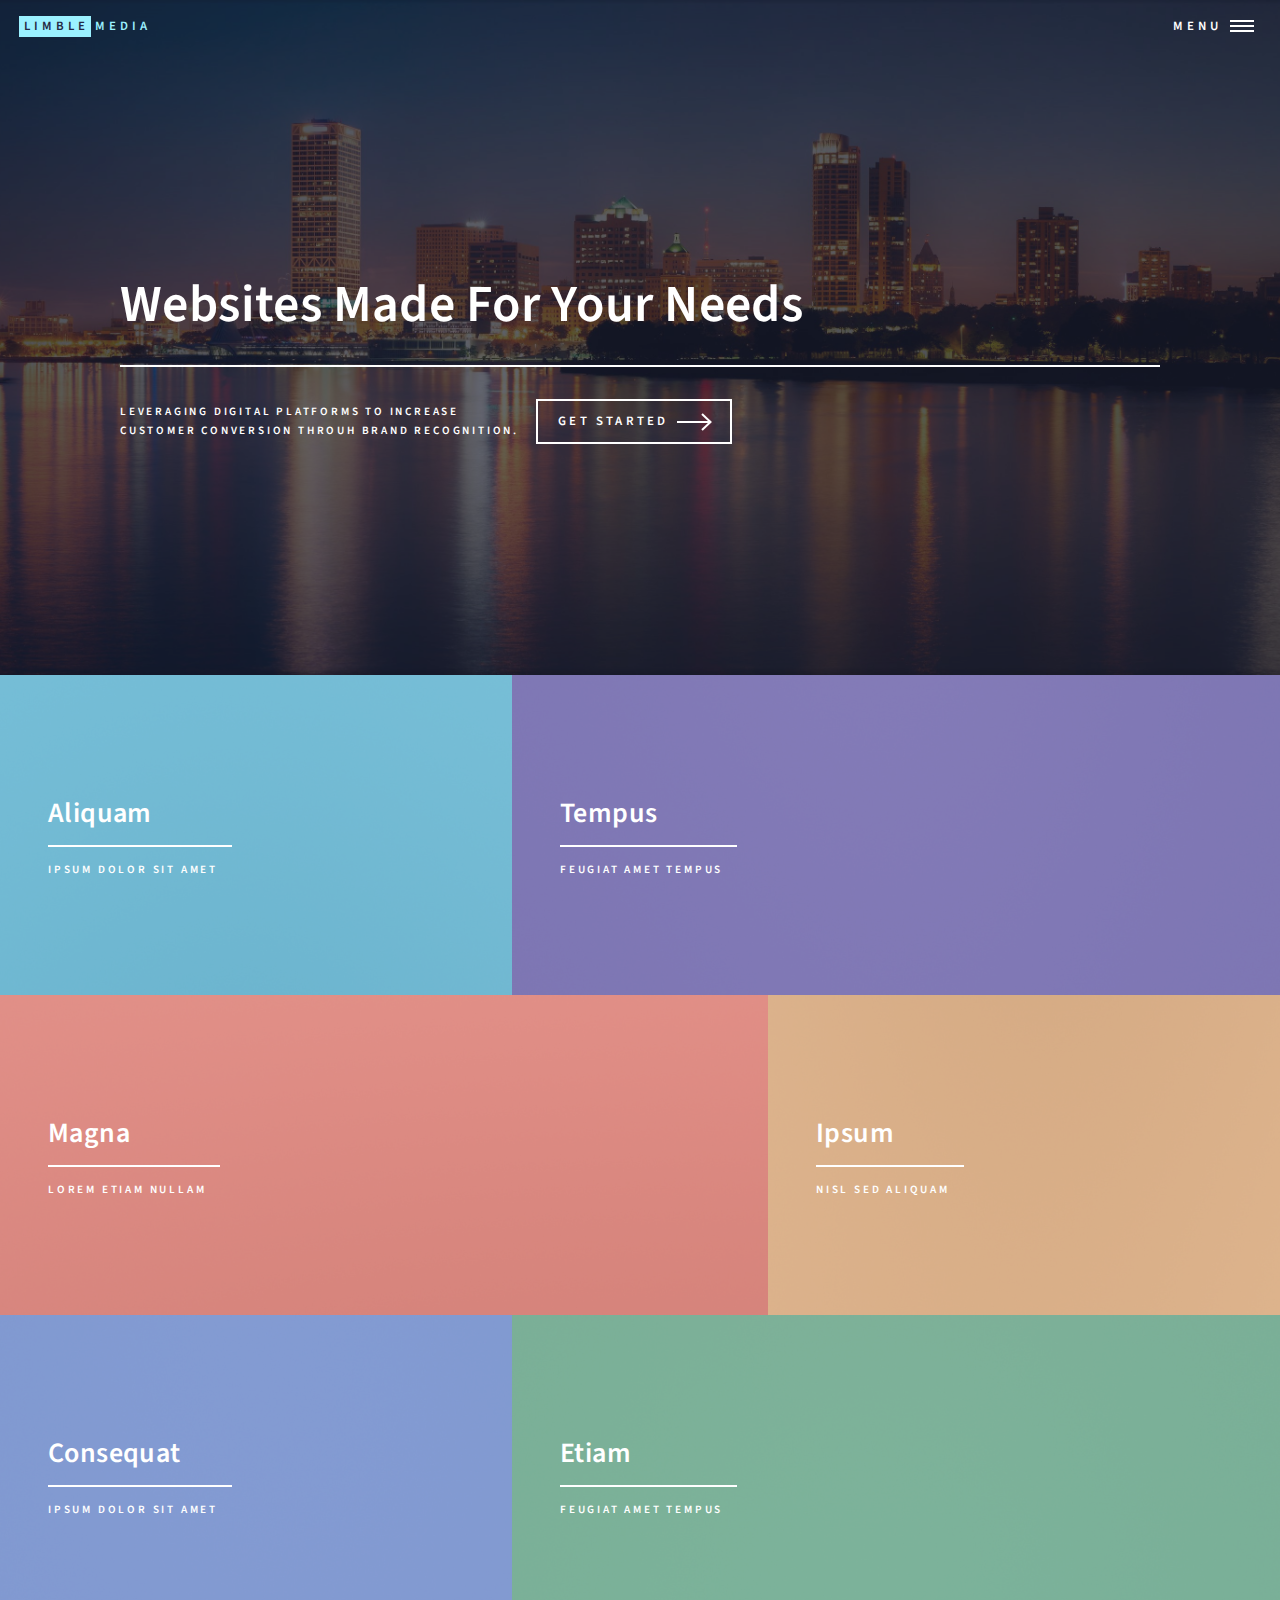
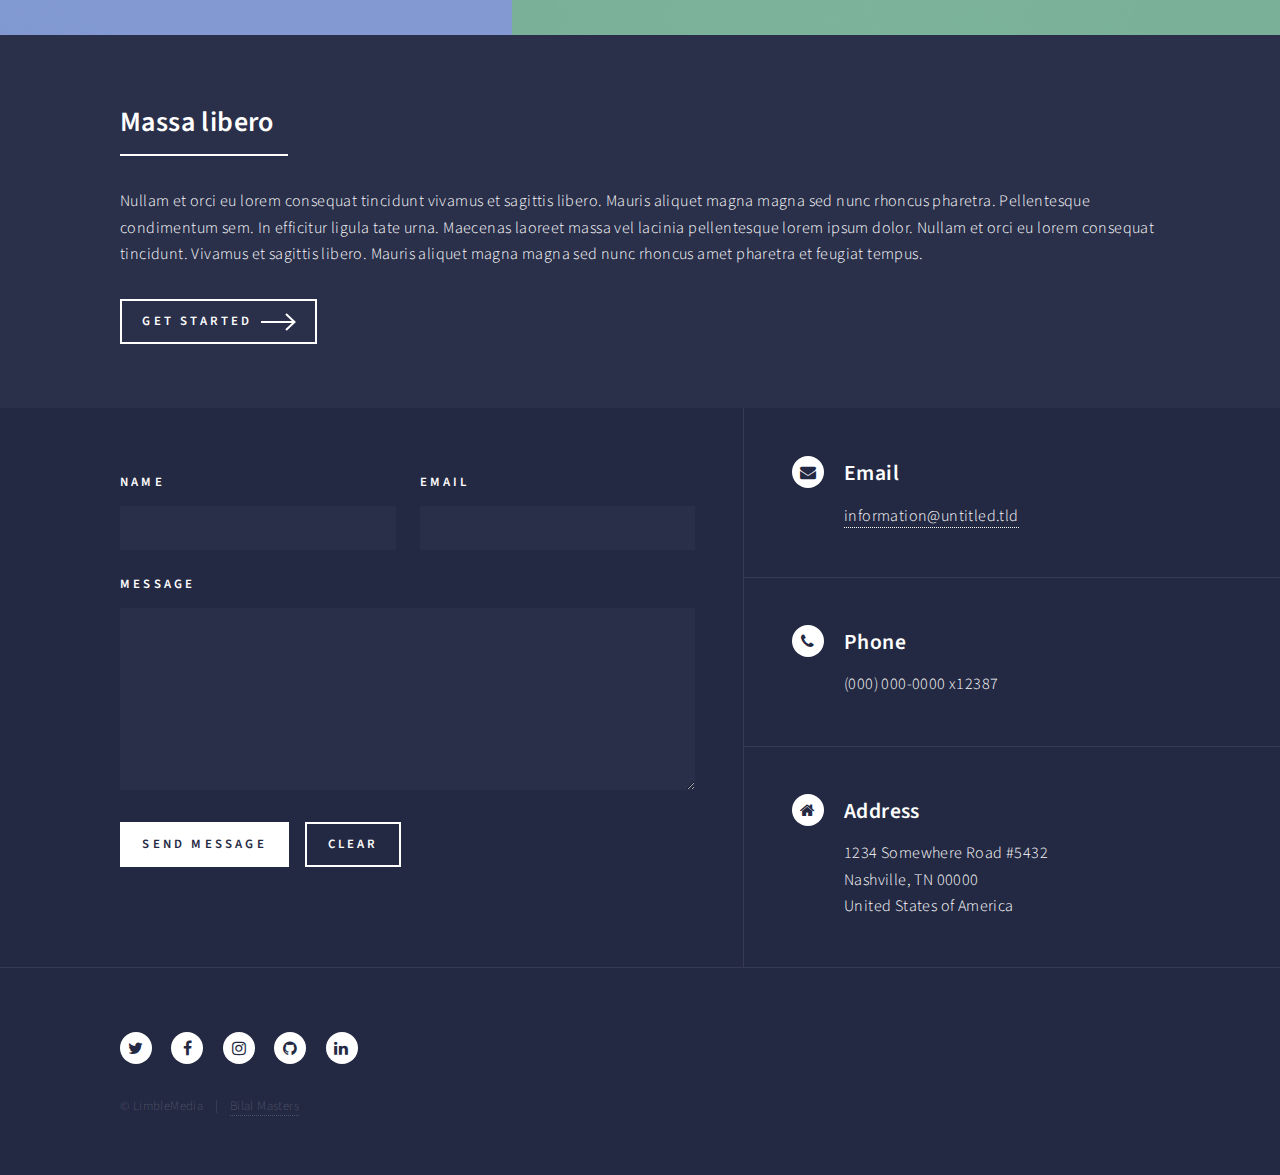
==== index.html @ fd4a2214 "Changes made to multiple files." ====
<!DOCTYPE HTML>
<html>
	<head>
		<title>LimbleMedia</title>
		<meta charset="utf-8" />
		<meta name="viewport" content="width=device-width, initial-scale=1, user-scalable=no" />
		<link rel="stylesheet" href="assets/css/main.css" />
		<noscript><link rel="stylesheet" href="assets/css/noscript.css" /></noscript>
	</head>
	<body class="is-preload">

		<!-- Wrapper -->
			<section id="wrapper">

				<!-- Header -->
					<header id="header" class="alt">
						<a href="index.html" class="logo"><strong>Limble</strong><span>Media</span></a>
						<nav>
							<a href="#menu">Menu</a>
						</nav>
					</header>

				<!-- Menu -->
					<nav id="menu">
						<ul class="links">
							<li><a href="index.html">Home</a></li>
							<li><a href="index.html">Services</a></li>
							<li><a href="landing.html">Work</a></li>
							<li><a href="generic.html">Generic</a></li>
							<li><a href="elements.html">Elements</a></li>
						</ul>
						<ul class="actions stacked">
							<li><a href="#" class="button primary fit">Get Started</a></li>
							<li><a href="#" class="button fit">Log In</a></li>
						</ul>
					</nav>

				<!-- Banner -->
					<section id="banner" class="major">
						<div class="inner">
							<header class="major">
								<h1>Websites Made For Your Needs</h1>
							</header>
							<div class="content">
								<p>leveraging digital platforms to increase<br />
								customer conversion throuh brand recognition.</p>
								<ul class="actions">
									<li><a href="#one" class="button next scrolly">Get Started</a></li>
								</ul>
							</div>
						</div>
					</section>

				<!-- Main -->
					<section id="main">

						<!-- One -->
							<section id="one" class="tiles">
								<article>
									<span class="image">
										<img src="images/pic01.jpg" alt="" />
									</span>
									<header class="major">
										<h3><a href="landing.html" class="link">Aliquam</a></h3>
										<p>Ipsum dolor sit amet</p>
									</header>
								</article>
								<article>
									<span class="image">
										<img src="images/pic02.jpg" alt="" />
									</span>
									<header class="major">
										<h3><a href="landing.html" class="link">Tempus</a></h3>
										<p>feugiat amet tempus</p>
									</header>
								</article>
								<article>
									<span class="image">
										<img src="images/pic03.jpg" alt="" />
									</span>
									<header class="major">
										<h3><a href="landing.html" class="link">Magna</a></h3>
										<p>Lorem etiam nullam</p>
									</header>
								</article>
								<article>
									<span class="image">
										<img src="images/pic04.jpg" alt="" />
									</span>
									<header class="major">
										<h3><a href="landing.html" class="link">Ipsum</a></h3>
										<p>Nisl sed aliquam</p>
									</header>
								</article>
								<article>
									<span class="image">
										<img src="images/pic05.jpg" alt="" />
									</span>
									<header class="major">
										<h3><a href="landing.html" class="link">Consequat</a></h3>
										<p>Ipsum dolor sit amet</p>
									</header>
								</article>
								<article>
									<span class="image">
										<img src="images/pic06.jpg" alt="" />
									</span>
									<header class="major">
										<h3><a href="landing.html" class="link">Etiam</a></h3>
										<p>Feugiat amet tempus</p>
									</header>
								</article>
							</section>

						<!-- Two -->
							<section id="two">
								<div class="inner">
									<header class="major">
										<h2>Massa libero</h2>
									</header>
									<p>Nullam et orci eu lorem consequat tincidunt vivamus et sagittis libero. Mauris aliquet magna magna sed nunc rhoncus pharetra. Pellentesque condimentum sem. In efficitur ligula tate urna. Maecenas laoreet massa vel lacinia pellentesque lorem ipsum dolor. Nullam et orci eu lorem consequat tincidunt. Vivamus et sagittis libero. Mauris aliquet magna magna sed nunc rhoncus amet pharetra et feugiat tempus.</p>
									<ul class="actions">
										<li><a href="landing.html" class="button next">Get Started</a></li>
									</ul>
								</div>
							</section>

					</section>

				<!-- Contact -->
					<section id="contact">
						<div class="inner">
							<section>
								<form method="post" action="#">
									<div class="fields">
										<div class="field half">
											<label for="name">Name</label>
											<input type="text" name="name" id="name" />
										</div>
										<div class="field half">
											<label for="email">Email</label>
											<input type="text" name="email" id="email" />
										</div>
										<div class="field">
											<label for="message">Message</label>
											<textarea name="message" id="message" rows="6"></textarea>
										</div>
									</div>
									<ul class="actions">
										<li><input type="submit" value="Send Message" class="primary" /></li>
										<li><input type="reset" value="Clear" /></li>
									</ul>
								</form>
							</section>
							<section class="split">
								<section>
									<div class="contact-method">
										<span class="icon alt fa-envelope"></span>
										<h3>Email</h3>
										<a href="#">information@untitled.tld</a>
									</div>
								</section>
								<section>
									<div class="contact-method">
										<span class="icon alt fa-phone"></span>
										<h3>Phone</h3>
										<span>(000) 000-0000 x12387</span>
									</div>
								</section>
								<section>
									<div class="contact-method">
										<span class="icon alt fa-home"></span>
										<h3>Address</h3>
										<span>1234 Somewhere Road #5432<br />
										Nashville, TN 00000<br />
										United States of America</span>
									</div>
								</section>
							</section>
						</div>
					</section>

				<!-- Footer -->
					<footer id="footer">
						<div class="inner">
							<ul class="icons">
								<li><a href="#" class="icon alt fa-twitter"><span class="label">Twitter</span></a></li>
								<li><a href="#" class="icon alt fa-facebook"><span class="label">Facebook</span></a></li>
								<li><a href="#" class="icon alt fa-instagram"><span class="label">Instagram</span></a></li>
								<li><a href="#" class="icon alt fa-github"><span class="label">GitHub</span></a></li>
								<li><a href="#" class="icon alt fa-linkedin"><span class="label">LinkedIn</span></a></li>
							</ul>
							<ul class="copyright">
								<li>&copy; LimbleMedia</li><li><a href="https://www.bilalmasters.com/">Bilal Masters</a></li>
							</ul>
						</div>
					</footer>

			</section>

		<!-- Scripts -->
			<script src="assets/js/jquery.min.js"></script>
			<script src="assets/js/jquery.scrolly.min.js"></script>
			<script src="assets/js/jquery.scrollex.min.js"></script>
			<script src="assets/js/browser.min.js"></script>
			<script src="assets/js/breakpoints.min.js"></script>
			<script src="assets/js/util.js"></script>
			<script src="assets/js/main.js"></script>

	</body>
</html>
---- assets/css/main.css ----
@import url(font-awesome.min.css);
@import url("https://fonts.googleapis.com/css?family=Source+Sans+Pro:300,300italic,600,600italic");

/*
	Forty by HTML5 UP
	html5up.net | @ajlkn
	Free for personal and commercial use under the CCA 3.0 license (html5up.net/license)
*/

html, body, div, span, applet, object,
iframe, h1, h2, h3, h4, h5, h6, p, blockquote,
pre, a, abbr, acronym, address, big, cite,
code, del, dfn, em, img, ins, kbd, q, s, samp,
small, strike, strong, sub, sup, tt, var, b,
u, i, center, dl, dt, dd, ol, ul, li, fieldset,
form, label, legend, table, caption, tbody,
tfoot, thead, tr, th, td, article, aside,
canvas, details, embed, figure, figcaption,
footer, header, hgroup, menu, nav, output, ruby,
section, summary, time, mark, audio, video {
	margin: 0;
	padding: 0;
	border: 0;
	font-size: 100%;
	font: inherit;
	vertical-align: baseline;}

article, aside, details, figcaption, figure,
footer, header, hgroup, menu, nav, section {
	display: block;}

body {
	line-height: 1;
}

ol, ul {
	list-style: none;
}

blockquote, q {
	quotes: none;
}

	blockquote:before, blockquote:after, q:before, q:after {
		content: '';
		content: none;
	}

table {
	border-collapse: collapse;
	border-spacing: 0;
}

body {
	-webkit-text-size-adjust: none;
}

mark {
	background-color: transparent;
	color: inherit;
}

input::-moz-focus-inner {
	border: 0;
	padding: 0;
}

input, select, textarea {
	-moz-appearance: none;
	-webkit-appearance: none;
	-ms-appearance: none;
	appearance: none;
}

/* Basic */

	@-ms-viewport {
		width: device-width;
	}

	body {
		-ms-overflow-style: scrollbar;
	}

	@media screen and (max-width: 480px) {

		html, body {
			min-width: 320px;
		}

	}

	html {
		-webkit-box-sizing: border-box;
		box-sizing: border-box;
	}

	*, *:before, *:after {
		-webkit-box-sizing: inherit;
		box-sizing: inherit;
	}

	body {
		background: #242943;
	}

		body.is-preload *, body.is-preload *:before, body.is-preload *:after {
			-webkit-animation: none !important;
			animation: none !important;
			-webkit-transition: none !important;
			transition: none !important;
		}

/* Type */

	body, input, select, textarea {
		color: #ffffff;
		font-family: "Source Sans Pro", Helvetica, sans-serif;
		font-size: 17pt;
		font-weight: 300;
		letter-spacing: 0.025em;
		line-height: 1.65;
	}

		@media screen and (max-width: 1680px) {

			body, input, select, textarea {
				font-size: 14pt;
			}

		}

		@media screen and (max-width: 1280px) {

			body, input, select, textarea {
				font-size: 12pt;
			}

		}

		@media screen and (max-width: 360px) {

			body, input, select, textarea {
				font-size: 11pt;
			}

		}

	a {
		-webkit-transition: color 0.2s ease-in-out, border-bottom-color 0.2s ease-in-out;
		transition: color 0.2s ease-in-out, border-bottom-color 0.2s ease-in-out;
		border-bottom: dotted 1px;
		color: inherit;
		text-decoration: none;
	}

		a:hover {
			border-bottom-color: transparent;
			color: #9bf1ff !important;
		}

		a:active {
			color: #53e3fb !important;
		}

	strong, b {
		color: #ffffff;
		font-weight: 600;
	}

	em, i {
		font-style: italic;
	}

	p {
		margin: 0 0 2em 0;
	}

	h1, h2, h3, h4, h5, h6 {
		color: #ffffff;
		font-weight: 600;
		line-height: 1.65;
		margin: 0 0 1em 0;
	}

		h1 a, h2 a, h3 a, h4 a, h5 a, h6 a {
			color: inherit;
			border-bottom: 0;
		}

	h1 {
		font-size: 2.5em;
	}

	h2 {
		font-size: 1.75em;
	}

	h3 {
		font-size: 1.35em;
	}

	h4 {
		font-size: 1.1em;
	}

	h5 {
		font-size: 0.9em;
	}

	h6 {
		font-size: 0.7em;
	}

	@media screen and (max-width: 736px) {

		h1 {
			font-size: 2em;
		}

		h2 {
			font-size: 1.5em;
		}

		h3 {
			font-size: 1.25em;
		}

	}

	sub {
		font-size: 0.8em;
		position: relative;
		top: 0.5em;
	}

	sup {
		font-size: 0.8em;
		position: relative;
		top: -0.5em;
	}

	blockquote {
		border-left: solid 4px rgba(212, 212, 255, 0.1);
		font-style: italic;
		margin: 0 0 2em 0;
		padding: 0.5em 0 0.5em 2em;
	}

	code {
		background: rgba(212, 212, 255, 0.035);
		font-family: "Courier New", monospace;
		font-size: 0.9em;
		margin: 0 0.25em;
		padding: 0.25em 0.65em;
	}

	pre {
		-webkit-overflow-scrolling: touch;
		font-family: "Courier New", monospace;
		font-size: 0.9em;
		margin: 0 0 2em 0;
	}

		pre code {
			display: block;
			line-height: 1.75;
			padding: 1em 1.5em;
			overflow-x: auto;
		}

	hr {
		border: 0;
		border-bottom: solid 1px rgba(212, 212, 255, 0.1);
		margin: 2em 0;
	}

		hr.major {
			margin: 3em 0;
		}

	.align-left {
		text-align: left;
	}

	.align-center {
		text-align: center;
	}

	.align-right {
		text-align: right;
	}

/* Row */

	.row {
		display: -webkit-box;
		display: -ms-flexbox;
		display: flex;
		-ms-flex-wrap: wrap;
		flex-wrap: wrap;
		-webkit-box-sizing: border-box;
		box-sizing: border-box;
		-webkit-box-align: stretch;
		-ms-flex-align: stretch;
		align-items: stretch;
	}

		.row > * {
			-webkit-box-sizing: border-box;
			box-sizing: border-box;
		}

		.row.gtr-uniform > * > :last-child {
			margin-bottom: 0;
		}

		.row.aln-left {
			-webkit-box-pack: start;
			-ms-flex-pack: start;
			justify-content: flex-start;
		}

		.row.aln-center {
			-webkit-box-pack: center;
			-ms-flex-pack: center;
			justify-content: center;
		}

		.row.aln-right {
			-webkit-box-pack: end;
			-ms-flex-pack: end;
			justify-content: flex-end;
		}

		.row.aln-top {
			-webkit-box-align: start;
			-ms-flex-align: start;
			align-items: flex-start;
		}

		.row.aln-middle {
			-webkit-box-align: center;
			-ms-flex-align: center;
			align-items: center;
		}

		.row.aln-bottom {
			-webkit-box-align: end;
			-ms-flex-align: end;
			align-items: flex-end;
		}

		.row > .imp {
			-webkit-box-ordinal-group: 0;
			-ms-flex-order: -1;
			order: -1;
		}

		.row > .col-1 {
			width: 8.3333333333%;
		}

		.row > .off-1 {
			margin-left: 8.3333333333%;
		}

		.row > .col-2 {
			width: 16.6666666667%;
		}

		.row > .off-2 {
			margin-left: 16.6666666667%;
		}

		.row > .col-3 {
			width: 25%;
		}

		.row > .off-3 {
			margin-left: 25%;
		}

		.row > .col-4 {
			width: 33.3333333333%;
		}

		.row > .off-4 {
			margin-left: 33.3333333333%;
		}

		.row > .col-5 {
			width: 41.6666666667%;
		}

		.row > .off-5 {
			margin-left: 41.6666666667%;
		}

		.row > .col-6 {
			width: 50%;
		}

		.row > .off-6 {
			margin-left: 50%;
		}

		.row > .col-7 {
			width: 58.3333333333%;
		}

		.row > .off-7 {
			margin-left: 58.3333333333%;
		}

		.row > .col-8 {
			width: 66.6666666667%;
		}

		.row > .off-8 {
			margin-left: 66.6666666667%;
		}

		.row > .col-9 {
			width: 75%;
		}

		.row > .off-9 {
			margin-left: 75%;
		}

		.row > .col-10 {
			width: 83.3333333333%;
		}

		.row > .off-10 {
			margin-left: 83.3333333333%;
		}

		.row > .col-11 {
			width: 91.6666666667%;
		}

		.row > .off-11 {
			margin-left: 91.6666666667%;
		}

		.row > .col-12 {
			width: 100%;
		}

		.row > .off-12 {
			margin-left: 100%;
		}

		.row.gtr-0 {
			margin-top: 0;
			margin-left: 0em;
		}

			.row.gtr-0 > * {
				padding: 0 0 0 0em;
			}

			.row.gtr-0.gtr-uniform {
				margin-top: 0em;
			}

				.row.gtr-0.gtr-uniform > * {
					padding-top: 0em;
				}

		.row.gtr-25 {
			margin-top: 0;
			margin-left: -0.5em;
		}

			.row.gtr-25 > * {
				padding: 0 0 0 0.5em;
			}

			.row.gtr-25.gtr-uniform {
				margin-top: -0.5em;
			}

				.row.gtr-25.gtr-uniform > * {
					padding-top: 0.5em;
				}

		.row.gtr-50 {
			margin-top: 0;
			margin-left: -1em;
		}

			.row.gtr-50 > * {
				padding: 0 0 0 1em;
			}

			.row.gtr-50.gtr-uniform {
				margin-top: -1em;
			}

				.row.gtr-50.gtr-uniform > * {
					padding-top: 1em;
				}

		.row {
			margin-top: 0;
			margin-left: -2em;
		}

			.row > * {
				padding: 0 0 0 2em;
			}

			.row.gtr-uniform {
				margin-top: -2em;
			}

				.row.gtr-uniform > * {
					padding-top: 2em;
				}

		.row.gtr-150 {
			margin-top: 0;
			margin-left: -3em;
		}

			.row.gtr-150 > * {
				padding: 0 0 0 3em;
			}

			.row.gtr-150.gtr-uniform {
				margin-top: -3em;
			}

				.row.gtr-150.gtr-uniform > * {
					padding-top: 3em;
				}

		.row.gtr-200 {
			margin-top: 0;
			margin-left: -4em;
		}

			.row.gtr-200 > * {
				padding: 0 0 0 4em;
			}

			.row.gtr-200.gtr-uniform {
				margin-top: -4em;
			}

				.row.gtr-200.gtr-uniform > * {
					padding-top: 4em;
				}

		@media screen and (max-width: 1680px) {

			.row {
				display: -webkit-box;
				display: -ms-flexbox;
				display: flex;
				-ms-flex-wrap: wrap;
				flex-wrap: wrap;
				-webkit-box-sizing: border-box;
				box-sizing: border-box;
				-webkit-box-align: stretch;
				-ms-flex-align: stretch;
				align-items: stretch;
			}

				.row > * {
					-webkit-box-sizing: border-box;
					box-sizing: border-box;
				}

				.row.gtr-uniform > * > :last-child {
					margin-bottom: 0;
				}

				.row.aln-left {
					-webkit-box-pack: start;
					-ms-flex-pack: start;
					justify-content: flex-start;
				}

				.row.aln-center {
					-webkit-box-pack: center;
					-ms-flex-pack: center;
					justify-content: center;
				}

				.row.aln-right {
					-webkit-box-pack: end;
					-ms-flex-pack: end;
					justify-content: flex-end;
				}

				.row.aln-top {
					-webkit-box-align: start;
					-ms-flex-align: start;
					align-items: flex-start;
				}

				.row.aln-middle {
					-webkit-box-align: center;
					-ms-flex-align: center;
					align-items: center;
				}

				.row.aln-bottom {
					-webkit-box-align: end;
					-ms-flex-align: end;
					align-items: flex-end;
				}

				.row > .imp-xlarge {
					-webkit-box-ordinal-group: 0;
					-ms-flex-order: -1;
					order: -1;
				}

				.row > .col-1-xlarge {
					width: 8.3333333333%;
				}

				.row > .off-1-xlarge {
					margin-left: 8.3333333333%;
				}

				.row > .col-2-xlarge {
					width: 16.6666666667%;
				}

				.row > .off-2-xlarge {
					margin-left: 16.6666666667%;
				}

				.row > .col-3-xlarge {
					width: 25%;
				}

				.row > .off-3-xlarge {
					margin-left: 25%;
				}

				.row > .col-4-xlarge {
					width: 33.3333333333%;
				}

				.row > .off-4-xlarge {
					margin-left: 33.3333333333%;
				}

				.row > .col-5-xlarge {
					width: 41.6666666667%;
				}

				.row > .off-5-xlarge {
					margin-left: 41.6666666667%;
				}

				.row > .col-6-xlarge {
					width: 50%;
				}

				.row > .off-6-xlarge {
					margin-left: 50%;
				}

				.row > .col-7-xlarge {
					width: 58.3333333333%;
				}

				.row > .off-7-xlarge {
					margin-left: 58.3333333333%;
				}

				.row > .col-8-xlarge {
					width: 66.6666666667%;
				}

				.row > .off-8-xlarge {
					margin-left: 66.6666666667%;
				}

				.row > .col-9-xlarge {
					width: 75%;
				}

				.row > .off-9-xlarge {
					margin-left: 75%;
				}

				.row > .col-10-xlarge {
					width: 83.3333333333%;
				}

				.row > .off-10-xlarge {
					margin-left: 83.3333333333%;
				}

				.row > .col-11-xlarge {
					width: 91.6666666667%;
				}

				.row > .off-11-xlarge {
					margin-left: 91.6666666667%;
				}

				.row > .col-12-xlarge {
					width: 100%;
				}

				.row > .off-12-xlarge {
					margin-left: 100%;
				}

				.row.gtr-0 {
					margin-top: 0;
					margin-left: 0em;
				}

					.row.gtr-0 > * {
						padding: 0 0 0 0em;
					}

					.row.gtr-0.gtr-uniform {
						margin-top: 0em;
					}

						.row.gtr-0.gtr-uniform > * {
							padding-top: 0em;
						}

				.row.gtr-25 {
					margin-top: 0;
					margin-left: -0.5em;
				}

					.row.gtr-25 > * {
						padding: 0 0 0 0.5em;
					}

					.row.gtr-25.gtr-uniform {
						margin-top: -0.5em;
					}

						.row.gtr-25.gtr-uniform > * {
							padding-top: 0.5em;
						}

				.row.gtr-50 {
					margin-top: 0;
					margin-left: -1em;
				}

					.row.gtr-50 > * {
						padding: 0 0 0 1em;
					}

					.row.gtr-50.gtr-uniform {
						margin-top: -1em;
					}

						.row.gtr-50.gtr-uniform > * {
							padding-top: 1em;
						}

				.row {
					margin-top: 0;
					margin-left: -2em;
				}

					.row > * {
						padding: 0 0 0 2em;
					}

					.row.gtr-uniform {
						margin-top: -2em;
					}

						.row.gtr-uniform > * {
							padding-top: 2em;
						}

				.row.gtr-150 {
					margin-top: 0;
					margin-left: -3em;
				}

					.row.gtr-150 > * {
						padding: 0 0 0 3em;
					}

					.row.gtr-150.gtr-uniform {
						margin-top: -3em;
					}

						.row.gtr-150.gtr-uniform > * {
							padding-top: 3em;
						}

				.row.gtr-200 {
					margin-top: 0;
					margin-left: -4em;
				}

					.row.gtr-200 > * {
						padding: 0 0 0 4em;
					}

					.row.gtr-200.gtr-uniform {
						margin-top: -4em;
					}

						.row.gtr-200.gtr-uniform > * {
							padding-top: 4em;
						}

		}

		@media screen and (max-width: 1280px) {

			.row {
				display: -webkit-box;
				display: -ms-flexbox;
				display: flex;
				-ms-flex-wrap: wrap;
				flex-wrap: wrap;
				-webkit-box-sizing: border-box;
				box-sizing: border-box;
				-webkit-box-align: stretch;
				-ms-flex-align: stretch;
				align-items: stretch;
			}

				.row > * {
					-webkit-box-sizing: border-box;
					box-sizing: border-box;
				}

				.row.gtr-uniform > * > :last-child {
					margin-bottom: 0;
				}

				.row.aln-left {
					-webkit-box-pack: start;
					-ms-flex-pack: start;
					justify-content: flex-start;
				}

				.row.aln-center {
					-webkit-box-pack: center;
					-ms-flex-pack: center;
					justify-content: center;
				}

				.row.aln-right {
					-webkit-box-pack: end;
					-ms-flex-pack: end;
					justify-content: flex-end;
				}

				.row.aln-top {
					-webkit-box-align: start;
					-ms-flex-align: start;
					align-items: flex-start;
				}

				.row.aln-middle {
					-webkit-box-align: center;
					-ms-flex-align: center;
					align-items: center;
				}

				.row.aln-bottom {
					-webkit-box-align: end;
					-ms-flex-align: end;
					align-items: flex-end;
				}

				.row > .imp-large {
					-webkit-box-ordinal-group: 0;
					-ms-flex-order: -1;
					order: -1;
				}

				.row > .col-1-large {
					width: 8.3333333333%;
				}

				.row > .off-1-large {
					margin-left: 8.3333333333%;
				}

				.row > .col-2-large {
					width: 16.6666666667%;
				}

				.row > .off-2-large {
					margin-left: 16.6666666667%;
				}

				.row > .col-3-large {
					width: 25%;
				}

				.row > .off-3-large {
					margin-left: 25%;
				}

				.row > .col-4-large {
					width: 33.3333333333%;
				}

				.row > .off-4-large {
					margin-left: 33.3333333333%;
				}

				.row > .col-5-large {
					width: 41.6666666667%;
				}

				.row > .off-5-large {
					margin-left: 41.6666666667%;
				}

				.row > .col-6-large {
					width: 50%;
				}

				.row > .off-6-large {
					margin-left: 50%;
				}

				.row > .col-7-large {
					width: 58.3333333333%;
				}

				.row > .off-7-large {
					margin-left: 58.3333333333%;
				}

				.row > .col-8-large {
					width: 66.6666666667%;
				}

				.row > .off-8-large {
					margin-left: 66.6666666667%;
				}

				.row > .col-9-large {
					width: 75%;
				}

				.row > .off-9-large {
					margin-left: 75%;
				}

				.row > .col-10-large {
					width: 83.3333333333%;
				}

				.row > .off-10-large {
					margin-left: 83.3333333333%;
				}

				.row > .col-11-large {
					width: 91.6666666667%;
				}

				.row > .off-11-large {
					margin-left: 91.6666666667%;
				}

				.row > .col-12-large {
					width: 100%;
				}

				.row > .off-12-large {
					margin-left: 100%;
				}

				.row.gtr-0 {
					margin-top: 0;
					margin-left: 0em;
				}

					.row.gtr-0 > * {
						padding: 0 0 0 0em;
					}

					.row.gtr-0.gtr-uniform {
						margin-top: 0em;
					}

						.row.gtr-0.gtr-uniform > * {
							padding-top: 0em;
						}

				.row.gtr-25 {
					margin-top: 0;
					margin-left: -0.375em;
				}

					.row.gtr-25 > * {
						padding: 0 0 0 0.375em;
					}

					.row.gtr-25.gtr-uniform {
						margin-top: -0.375em;
					}

						.row.gtr-25.gtr-uniform > * {
							padding-top: 0.375em;
						}

				.row.gtr-50 {
					margin-top: 0;
					margin-left: -0.75em;
				}

					.row.gtr-50 > * {
						padding: 0 0 0 0.75em;
					}

					.row.gtr-50.gtr-uniform {
						margin-top: -0.75em;
					}

						.row.gtr-50.gtr-uniform > * {
							padding-top: 0.75em;
						}

				.row {
					margin-top: 0;
					margin-left: -1.5em;
				}

					.row > * {
						padding: 0 0 0 1.5em;
					}

					.row.gtr-uniform {
						margin-top: -1.5em;
					}

						.row.gtr-uniform > * {
							padding-top: 1.5em;
						}

				.row.gtr-150 {
					margin-top: 0;
					margin-left: -2.25em;
				}

					.row.gtr-150 > * {
						padding: 0 0 0 2.25em;
					}

					.row.gtr-150.gtr-uniform {
						margin-top: -2.25em;
					}

						.row.gtr-150.gtr-uniform > * {
							padding-top: 2.25em;
						}

				.row.gtr-200 {
					margin-top: 0;
					margin-left: -3em;
				}

					.row.gtr-200 > * {
						padding: 0 0 0 3em;
					}

					.row.gtr-200.gtr-uniform {
						margin-top: -3em;
					}

						.row.gtr-200.gtr-uniform > * {
							padding-top: 3em;
						}

		}

		@media screen and (max-width: 980px) {

			.row {
				display: -webkit-box;
				display: -ms-flexbox;
				display: flex;
				-ms-flex-wrap: wrap;
				flex-wrap: wrap;
				-webkit-box-sizing: border-box;
				box-sizing: border-box;
				-webkit-box-align: stretch;
				-ms-flex-align: stretch;
				align-items: stretch;
			}

				.row > * {
					-webkit-box-sizing: border-box;
					box-sizing: border-box;
				}

				.row.gtr-uniform > * > :last-child {
					margin-bottom: 0;
				}

				.row.aln-left {
					-webkit-box-pack: start;
					-ms-flex-pack: start;
					justify-content: flex-start;
				}

				.row.aln-center {
					-webkit-box-pack: center;
					-ms-flex-pack: center;
					justify-content: center;
				}

				.row.aln-right {
					-webkit-box-pack: end;
					-ms-flex-pack: end;
					justify-content: flex-end;
				}

				.row.aln-top {
					-webkit-box-align: start;
					-ms-flex-align: start;
					align-items: flex-start;
				}

				.row.aln-middle {
					-webkit-box-align: center;
					-ms-flex-align: center;
					align-items: center;
				}

				.row.aln-bottom {
					-webkit-box-align: end;
					-ms-flex-align: end;
					align-items: flex-end;
				}

				.row > .imp-medium {
					-webkit-box-ordinal-group: 0;
					-ms-flex-order: -1;
					order: -1;
				}

				.row > .col-1-medium {
					width: 8.3333333333%;
				}

				.row > .off-1-medium {
					margin-left: 8.3333333333%;
				}

				.row > .col-2-medium {
					width: 16.6666666667%;
				}

				.row > .off-2-medium {
					margin-left: 16.6666666667%;
				}

				.row > .col-3-medium {
					width: 25%;
				}

				.row > .off-3-medium {
					margin-left: 25%;
				}

				.row > .col-4-medium {
					width: 33.3333333333%;
				}

				.row > .off-4-medium {
					margin-left: 33.3333333333%;
				}

				.row > .col-5-medium {
					width: 41.6666666667%;
				}

				.row > .off-5-medium {
					margin-left: 41.6666666667%;
				}

				.row > .col-6-medium {
					width: 50%;
				}

				.row > .off-6-medium {
					margin-left: 50%;
				}

				.row > .col-7-medium {
					width: 58.3333333333%;
				}

				.row > .off-7-medium {
					margin-left: 58.3333333333%;
				}

				.row > .col-8-medium {
					width: 66.6666666667%;
				}

				.row > .off-8-medium {
					margin-left: 66.6666666667%;
				}

				.row > .col-9-medium {
					width: 75%;
				}

				.row > .off-9-medium {
					margin-left: 75%;
				}

				.row > .col-10-medium {
					width: 83.3333333333%;
				}

				.row > .off-10-medium {
					margin-left: 83.3333333333%;
				}

				.row > .col-11-medium {
					width: 91.6666666667%;
				}

				.row > .off-11-medium {
					margin-left: 91.6666666667%;
				}

				.row > .col-12-medium {
					width: 100%;
				}

				.row > .off-12-medium {
					margin-left: 100%;
				}

				.row.gtr-0 {
					margin-top: 0;
					margin-left: 0em;
				}

					.row.gtr-0 > * {
						padding: 0 0 0 0em;
					}

					.row.gtr-0.gtr-uniform {
						margin-top: 0em;
					}

						.row.gtr-0.gtr-uniform > * {
							padding-top: 0em;
						}

				.row.gtr-25 {
					margin-top: 0;
					margin-left: -0.375em;
				}

					.row.gtr-25 > * {
						padding: 0 0 0 0.375em;
					}

					.row.gtr-25.gtr-uniform {
						margin-top: -0.375em;
					}

						.row.gtr-25.gtr-uniform > * {
							padding-top: 0.375em;
						}

				.row.gtr-50 {
					margin-top: 0;
					margin-left: -0.75em;
				}

					.row.gtr-50 > * {
						padding: 0 0 0 0.75em;
					}

					.row.gtr-50.gtr-uniform {
						margin-top: -0.75em;
					}

						.row.gtr-50.gtr-uniform > * {
							padding-top: 0.75em;
						}

				.row {
					margin-top: 0;
					margin-left: -1.5em;
				}

					.row > * {
						padding: 0 0 0 1.5em;
					}

					.row.gtr-uniform {
						margin-top: -1.5em;
					}

						.row.gtr-uniform > * {
							padding-top: 1.5em;
						}

				.row.gtr-150 {
					margin-top: 0;
					margin-left: -2.25em;
				}

					.row.gtr-150 > * {
						padding: 0 0 0 2.25em;
					}

					.row.gtr-150.gtr-uniform {
						margin-top: -2.25em;
					}

						.row.gtr-150.gtr-uniform > * {
							padding-top: 2.25em;
						}

				.row.gtr-200 {
					margin-top: 0;
					margin-left: -3em;
				}

					.row.gtr-200 > * {
						padding: 0 0 0 3em;
					}

					.row.gtr-200.gtr-uniform {
						margin-top: -3em;
					}

						.row.gtr-200.gtr-uniform > * {
							padding-top: 3em;
						}

		}

		@media screen and (max-width: 736px) {

			.row {
				display: -webkit-box;
				display: -ms-flexbox;
				display: flex;
				-ms-flex-wrap: wrap;
				flex-wrap: wrap;
				-webkit-box-sizing: border-box;
				box-sizing: border-box;
				-webkit-box-align: stretch;
				-ms-flex-align: stretch;
				align-items: stretch;
			}

				.row > * {
					-webkit-box-sizing: border-box;
					box-sizing: border-box;
				}

				.row.gtr-uniform > * > :last-child {
					margin-bottom: 0;
				}

				.row.aln-left {
					-webkit-box-pack: start;
					-ms-flex-pack: start;
					justify-content: flex-start;
				}

				.row.aln-center {
					-webkit-box-pack: center;
					-ms-flex-pack: center;
					justify-content: center;
				}

				.row.aln-right {
					-webkit-box-pack: end;
					-ms-flex-pack: end;
					justify-content: flex-end;
				}

				.row.aln-top {
					-webkit-box-align: start;
					-ms-flex-align: start;
					align-items: flex-start;
				}

				.row.aln-middle {
					-webkit-box-align: center;
					-ms-flex-align: center;
					align-items: center;
				}

				.row.aln-bottom {
					-webkit-box-align: end;
					-ms-flex-align: end;
					align-items: flex-end;
				}

				.row > .imp-small {
					-webkit-box-ordinal-group: 0;
					-ms-flex-order: -1;
					order: -1;
				}

				.row > .col-1-small {
					width: 8.3333333333%;
				}

				.row > .off-1-small {
					margin-left: 8.3333333333%;
				}

				.row > .col-2-small {
					width: 16.6666666667%;
				}

				.row > .off-2-small {
					margin-left: 16.6666666667%;
				}

				.row > .col-3-small {
					width: 25%;
				}

				.row > .off-3-small {
					margin-left: 25%;
				}

				.row > .col-4-small {
					width: 33.3333333333%;
				}

				.row > .off-4-small {
					margin-left: 33.3333333333%;
				}

				.row > .col-5-small {
					width: 41.6666666667%;
				}

				.row > .off-5-small {
					margin-left: 41.6666666667%;
				}

				.row > .col-6-small {
					width: 50%;
				}

				.row > .off-6-small {
					margin-left: 50%;
				}

				.row > .col-7-small {
					width: 58.3333333333%;
				}

				.row > .off-7-small {
					margin-left: 58.3333333333%;
				}

				.row > .col-8-small {
					width: 66.6666666667%;
				}

				.row > .off-8-small {
					margin-left: 66.6666666667%;
				}

				.row > .col-9-small {
					width: 75%;
				}

				.row > .off-9-small {
					margin-left: 75%;
				}

				.row > .col-10-small {
					width: 83.3333333333%;
				}

				.row > .off-10-small {
					margin-left: 83.3333333333%;
				}

				.row > .col-11-small {
					width: 91.6666666667%;
				}

				.row > .off-11-small {
					margin-left: 91.6666666667%;
				}

				.row > .col-12-small {
					width: 100%;
				}

				.row > .off-12-small {
					margin-left: 100%;
				}

				.row.gtr-0 {
					margin-top: 0;
					margin-left: 0em;
				}

					.row.gtr-0 > * {
						padding: 0 0 0 0em;
					}

					.row.gtr-0.gtr-uniform {
						margin-top: 0em;
					}

						.row.gtr-0.gtr-uniform > * {
							padding-top: 0em;
						}

				.row.gtr-25 {
					margin-top: 0;
					margin-left: -0.3125em;
				}

					.row.gtr-25 > * {
						padding: 0 0 0 0.3125em;
					}

					.row.gtr-25.gtr-uniform {
						margin-top: -0.3125em;
					}

						.row.gtr-25.gtr-uniform > * {
							padding-top: 0.3125em;
						}

				.row.gtr-50 {
					margin-top: 0;
					margin-left: -0.625em;
				}

					.row.gtr-50 > * {
						padding: 0 0 0 0.625em;
					}

					.row.gtr-50.gtr-uniform {
						margin-top: -0.625em;
					}

						.row.gtr-50.gtr-uniform > * {
							padding-top: 0.625em;
						}

				.row {
					margin-top: 0;
					margin-left: -1.25em;
				}

					.row > * {
						padding: 0 0 0 1.25em;
					}

					.row.gtr-uniform {
						margin-top: -1.25em;
					}

						.row.gtr-uniform > * {
							padding-top: 1.25em;
						}

				.row.gtr-150 {
					margin-top: 0;
					margin-left: -1.875em;
				}

					.row.gtr-150 > * {
						padding: 0 0 0 1.875em;
					}

					.row.gtr-150.gtr-uniform {
						margin-top: -1.875em;
					}

						.row.gtr-150.gtr-uniform > * {
							padding-top: 1.875em;
						}

				.row.gtr-200 {
					margin-top: 0;
					margin-left: -2.5em;
				}

					.row.gtr-200 > * {
						padding: 0 0 0 2.5em;
					}

					.row.gtr-200.gtr-uniform {
						margin-top: -2.5em;
					}

						.row.gtr-200.gtr-uniform > * {
							padding-top: 2.5em;
						}

		}

		@media screen and (max-width: 480px) {

			.row {
				display: -webkit-box;
				display: -ms-flexbox;
				display: flex;
				-ms-flex-wrap: wrap;
				flex-wrap: wrap;
				-webkit-box-sizing: border-box;
				box-sizing: border-box;
				-webkit-box-align: stretch;
				-ms-flex-align: stretch;
				align-items: stretch;
			}

				.row > * {
					-webkit-box-sizing: border-box;
					box-sizing: border-box;
				}

				.row.gtr-uniform > * > :last-child {
					margin-bottom: 0;
				}

				.row.aln-left {
					-webkit-box-pack: start;
					-ms-flex-pack: start;
					justify-content: flex-start;
				}

				.row.aln-center {
					-webkit-box-pack: center;
					-ms-flex-pack: center;
					justify-content: center;
				}

				.row.aln-right {
					-webkit-box-pack: end;
					-ms-flex-pack: end;
					justify-content: flex-end;
				}

				.row.aln-top {
					-webkit-box-align: start;
					-ms-flex-align: start;
					align-items: flex-start;
				}

				.row.aln-middle {
					-webkit-box-align: center;
					-ms-flex-align: center;
					align-items: center;
				}

				.row.aln-bottom {
					-webkit-box-align: end;
					-ms-flex-align: end;
					align-items: flex-end;
				}

				.row > .imp-xsmall {
					-webkit-box-ordinal-group: 0;
					-ms-flex-order: -1;
					order: -1;
				}

				.row > .col-1-xsmall {
					width: 8.3333333333%;
				}

				.row > .off-1-xsmall {
					margin-left: 8.3333333333%;
				}

				.row > .col-2-xsmall {
					width: 16.6666666667%;
				}

				.row > .off-2-xsmall {
					margin-left: 16.6666666667%;
				}

				.row > .col-3-xsmall {
					width: 25%;
				}

				.row > .off-3-xsmall {
					margin-left: 25%;
				}

				.row > .col-4-xsmall {
					width: 33.3333333333%;
				}

				.row > .off-4-xsmall {
					margin-left: 33.3333333333%;
				}

				.row > .col-5-xsmall {
					width: 41.6666666667%;
				}

				.row > .off-5-xsmall {
					margin-left: 41.6666666667%;
				}

				.row > .col-6-xsmall {
					width: 50%;
				}

				.row > .off-6-xsmall {
					margin-left: 50%;
				}

				.row > .col-7-xsmall {
					width: 58.3333333333%;
				}

				.row > .off-7-xsmall {
					margin-left: 58.3333333333%;
				}

				.row > .col-8-xsmall {
					width: 66.6666666667%;
				}

				.row > .off-8-xsmall {
					margin-left: 66.6666666667%;
				}

				.row > .col-9-xsmall {
					width: 75%;
				}

				.row > .off-9-xsmall {
					margin-left: 75%;
				}

				.row > .col-10-xsmall {
					width: 83.3333333333%;
				}

				.row > .off-10-xsmall {
					margin-left: 83.3333333333%;
				}

				.row > .col-11-xsmall {
					width: 91.6666666667%;
				}

				.row > .off-11-xsmall {
					margin-left: 91.6666666667%;
				}

				.row > .col-12-xsmall {
					width: 100%;
				}

				.row > .off-12-xsmall {
					margin-left: 100%;
				}

				.row.gtr-0 {
					margin-top: 0;
					margin-left: 0em;
				}

					.row.gtr-0 > * {
						padding: 0 0 0 0em;
					}

					.row.gtr-0.gtr-uniform {
						margin-top: 0em;
					}

						.row.gtr-0.gtr-uniform > * {
							padding-top: 0em;
						}

				.row.gtr-25 {
					margin-top: 0;
					margin-left: -0.3125em;
				}

					.row.gtr-25 > * {
						padding: 0 0 0 0.3125em;
					}

					.row.gtr-25.gtr-uniform {
						margin-top: -0.3125em;
					}

						.row.gtr-25.gtr-uniform > * {
							padding-top: 0.3125em;
						}

				.row.gtr-50 {
					margin-top: 0;
					margin-left: -0.625em;
				}

					.row.gtr-50 > * {
						padding: 0 0 0 0.625em;
					}

					.row.gtr-50.gtr-uniform {
						margin-top: -0.625em;
					}

						.row.gtr-50.gtr-uniform > * {
							padding-top: 0.625em;
						}

				.row {
					margin-top: 0;
					margin-left: -1.25em;
				}

					.row > * {
						padding: 0 0 0 1.25em;
					}

					.row.gtr-uniform {
						margin-top: -1.25em;
					}

						.row.gtr-uniform > * {
							padding-top: 1.25em;
						}

				.row.gtr-150 {
					margin-top: 0;
					margin-left: -1.875em;
				}

					.row.gtr-150 > * {
						padding: 0 0 0 1.875em;
					}

					.row.gtr-150.gtr-uniform {
						margin-top: -1.875em;
					}

						.row.gtr-150.gtr-uniform > * {
							padding-top: 1.875em;
						}

				.row.gtr-200 {
					margin-top: 0;
					margin-left: -2.5em;
				}

					.row.gtr-200 > * {
						padding: 0 0 0 2.5em;
					}

					.row.gtr-200.gtr-uniform {
						margin-top: -2.5em;
					}

						.row.gtr-200.gtr-uniform > * {
							padding-top: 2.5em;
						}

		}

/* Section/Article */

	section.special, article.special {
		text-align: center;
	}

	header.major {
		width: -moz-max-content;
		width: -webkit-max-content;
		width: -ms-max-content;
		width: max-content;
		margin-bottom: 2em;
	}

		header.major > :first-child {
			margin-bottom: 0;
			width: calc(100% + 0.5em);
		}

			header.major > :first-child:after {
				content: '';
				background-color: #ffffff;
				display: block;
				height: 2px;
				margin: 0.325em 0 0.5em 0;
				width: 100%;
			}

		header.major > p {
			font-size: 0.7em;
			font-weight: 600;
			letter-spacing: 0.25em;
			margin-bottom: 0;
			text-transform: uppercase;
		}

		body.is-ie header.major > :first-child:after {
			max-width: 9em;
		}

		body.is-ie header.major > h1:after {
			max-width: 100% !important;
		}

	@media screen and (max-width: 736px) {

		header.major > p br {
			display: none;
		}

	}

/* Form */

	form {
		margin: 0 0 2em 0;
	}

		form > :last-child {
			margin-bottom: 0;
		}

		form > .fields {
			display: -moz-flex;
			display: -ms-flex;
			display: -webkit-box;
			display: -ms-flexbox;
			display: flex;
			-ms-flex-wrap: wrap;
			flex-wrap: wrap;
			width: calc(100% + 3em);
			margin: -1.5em 0 2em -1.5em;
		}

			form > .fields > .field {
				-moz-flex-grow: 0;
				-ms-flex-grow: 0;
				-webkit-box-flex: 0;
				-ms-flex-positive: 0;
				flex-grow: 0;
				-ms-flex-shrink: 0;
				-ms-flex-negative: 0;
				flex-shrink: 0;
				padding: 1.5em 0 0 1.5em;
				width: calc(100% - 1.5em);
			}

				form > .fields > .field.half {
					width: calc(50% - 0.75em);
				}

				form > .fields > .field.third {
					width: calc(100%/3 - 0.5em);
				}

				form > .fields > .field.quarter {
					width: calc(25% - 0.375em);
				}

		@media screen and (max-width: 480px) {

			form > .fields {
				width: calc(100% + 3em);
				margin: -1.5em 0 2em -1.5em;
			}

				form > .fields > .field {
					padding: 1.5em 0 0 1.5em;
					width: calc(100% - 1.5em);
				}

					form > .fields > .field.half {
						width: calc(100% - 1.5em);
					}

					form > .fields > .field.third {
						width: calc(100% - 1.5em);
					}

					form > .fields > .field.quarter {
						width: calc(100% - 1.5em);
					}

		}

	label {
		color: #ffffff;
		display: block;
		font-size: 0.8em;
		font-weight: 600;
		letter-spacing: 0.25em;
		margin: 0 0 1em 0;
		text-transform: uppercase;
	}

	input[type="text"],
	input[type="password"],
	input[type="email"],
	input[type="tel"],
	input[type="search"],
	input[type="url"],
	select,
	textarea {
		-moz-appearance: none;
		-webkit-appearance: none;
		-ms-appearance: none;
		appearance: none;
		background: rgba(212, 212, 255, 0.035);
		border: none;
		border-radius: 0;
		color: inherit;
		display: block;
		outline: 0;
		padding: 0 1em;
		text-decoration: none;
		width: 100%;
	}

		input[type="text"]:invalid,
		input[type="password"]:invalid,
		input[type="email"]:invalid,
		input[type="tel"]:invalid,
		input[type="search"]:invalid,
		input[type="url"]:invalid,
		select:invalid,
		textarea:invalid {
			-webkit-box-shadow: none;
			box-shadow: none;
		}

		input[type="text"]:focus,
		input[type="password"]:focus,
		input[type="email"]:focus,
		input[type="tel"]:focus,
		input[type="search"]:focus,
		input[type="url"]:focus,
		select:focus,
		textarea:focus {
			border-color: #9bf1ff;
			-webkit-box-shadow: 0 0 0 2px #9bf1ff;
			box-shadow: 0 0 0 2px #9bf1ff;
		}

	select {
		background-image: url("data:image/svg+xml;charset=utf8,%3Csvg xmlns='http://www.w3.org/2000/svg' width='40' height='40' preserveAspectRatio='none' viewBox='0 0 40 40'%3E%3Cpath d='M9.4,12.3l10.4,10.4l10.4-10.4c0.2-0.2,0.5-0.4,0.9-0.4c0.3,0,0.6,0.1,0.9,0.4l3.3,3.3c0.2,0.2,0.4,0.5,0.4,0.9 c0,0.4-0.1,0.6-0.4,0.9L20.7,31.9c-0.2,0.2-0.5,0.4-0.9,0.4c-0.3,0-0.6-0.1-0.9-0.4L4.3,17.3c-0.2-0.2-0.4-0.5-0.4-0.9 c0-0.4,0.1-0.6,0.4-0.9l3.3-3.3c0.2-0.2,0.5-0.4,0.9-0.4S9.1,12.1,9.4,12.3z' fill='rgba(212, 212, 255, 0.1)' /%3E%3C/svg%3E");
		background-size: 1.25rem;
		background-repeat: no-repeat;
		background-position: calc(100% - 1rem) center;
		height: 2.75em;
		padding-right: 2.75em;
		text-overflow: ellipsis;
	}

		select option {
			color: #ffffff;
			background: #242943;
		}

		select:focus::-ms-value {
			background-color: transparent;
		}

		select::-ms-expand {
			display: none;
		}

	input[type="text"],
	input[type="password"],
	input[type="email"],
	input[type="tel"],
	input[type="search"],
	input[type="url"],
	select {
		height: 2.75em;
	}

	textarea {
		padding: 0.75em 1em;
	}

	input[type="checkbox"],
	input[type="radio"] {
		-moz-appearance: none;
		-webkit-appearance: none;
		-ms-appearance: none;
		appearance: none;
		display: block;
		float: left;
		margin-right: -2em;
		opacity: 0;
		width: 1em;
		z-index: -1;
	}

		input[type="checkbox"] + label,
		input[type="radio"] + label {
			text-decoration: none;
			color: #ffffff;
			cursor: pointer;
			display: inline-block;
			font-weight: 300;
			padding-left: 2.65em;
			padding-right: 0.75em;
			position: relative;
		}

			input[type="checkbox"] + label:before,
			input[type="radio"] + label:before {
				-moz-osx-font-smoothing: grayscale;
				-webkit-font-smoothing: antialiased;
				font-family: FontAwesome;
				font-style: normal;
				font-weight: normal;
				text-transform: none !important;
			}

			input[type="checkbox"] + label:before,
			input[type="radio"] + label:before {
				background: rgba(212, 212, 255, 0.035);
				content: '';
				display: inline-block;
				height: 1.65em;
				left: 0;
				letter-spacing: 0;
				line-height: 1.58125em;
				position: absolute;
				text-align: center;
				top: 0;
				width: 1.65em;
			}

		input[type="checkbox"]:checked + label:before,
		input[type="radio"]:checked + label:before {
			background: #ffffff;
			border-color: #9bf1ff;
			content: '\f00c';
			color: #242943;
		}

		input[type="checkbox"]:focus + label:before,
		input[type="radio"]:focus + label:before {
			-webkit-box-shadow: 0 0 0 2px #9bf1ff;
			box-shadow: 0 0 0 2px #9bf1ff;
		}

	input[type="radio"] + label:before {
		border-radius: 100%;
	}

	::-webkit-input-placeholder {
		color: rgba(244, 244, 255, 0.2) !important;
		opacity: 1.0;
	}

	:-moz-placeholder {
		color: rgba(244, 244, 255, 0.2) !important;
		opacity: 1.0;
	}

	::-moz-placeholder {
		color: rgba(244, 244, 255, 0.2) !important;
		opacity: 1.0;
	}

	:-ms-input-placeholder {
		color: rgba(244, 244, 255, 0.2) !important;
		opacity: 1.0;
	}

/* Box */

	.box {
		border: solid 1px rgba(212, 212, 255, 0.1);
		margin-bottom: 2em;
		padding: 1.5em;
	}

		.box > :last-child,
		.box > :last-child > :last-child,
		.box > :last-child > :last-child > :last-child {
			margin-bottom: 0;
		}

		.box.alt {
			border: 0;
			border-radius: 0;
			padding: 0;
		}

/* Icon */

	.icon {
		text-decoration: none;
		border-bottom: none;
		position: relative;
	}

		.icon:before {
			-moz-osx-font-smoothing: grayscale;
			-webkit-font-smoothing: antialiased;
			font-family: FontAwesome;
			font-style: normal;
			font-weight: normal;
			text-transform: none !important;
		}

		.icon > .label {
			display: none;
		}

		.icon.alt:before {
			background-color: #ffffff;
			border-radius: 100%;
			color: #242943;
			display: inline-block;
			height: 2em;
			line-height: 2em;
			text-align: center;
			width: 2em;
		}

	a.icon.alt:before {
		-webkit-transition: background-color 0.2s ease-in-out;
		transition: background-color 0.2s ease-in-out;
	}

	a.icon.alt:hover:before {
		background-color: #6fc3df;
	}

	a.icon.alt:active:before {
		background-color: #37a6cb;
	}

/* Image */

	.image {
		border: 0;
		display: inline-block;
		position: relative;
	}

		.image img {
			display: block;
		}

		.image.left, .image.right {
			max-width: 30%;
		}

			.image.left img, .image.right img {
				width: 100%;
			}

		.image.left {
			float: left;
			margin: 0 1.5em 1.25em 0;
			top: 0.25em;
		}

		.image.right {
			float: right;
			margin: 0 0 1.25em 1.5em;
			top: 0.25em;
		}

		.image.fit {
			display: block;
			margin: 0 0 2em 0;
			width: 100%;
		}

			.image.fit img {
				width: 100%;
			}

		.image.main {
			display: block;
			margin: 2.5em 0;
			width: 100%;
		}

			.image.main img {
				width: 100%;
			}

			@media screen and (max-width: 736px) {

				.image.main {
					margin: 1.5em 0;
				}

			}

/* List */

	ol {
		list-style: decimal;
		margin: 0 0 2em 0;
		padding-left: 1.25em;
	}

		ol li {
			padding-left: 0.25em;
		}

	ul {
		list-style: disc;
		margin: 0 0 2em 0;
		padding-left: 1em;
	}

		ul li {
			padding-left: 0.5em;
		}

		ul.alt {
			list-style: none;
			padding-left: 0;
		}

			ul.alt li {
				border-top: solid 1px rgba(212, 212, 255, 0.1);
				padding: 0.5em 0;
			}

				ul.alt li:first-child {
					border-top: 0;
					padding-top: 0;
				}

	dl {
		margin: 0 0 2em 0;
	}

		dl dt {
			display: block;
			font-weight: 600;
			margin: 0 0 1em 0;
		}

		dl dd {
			margin-left: 2em;
		}

/* Actions */

	ul.actions {
		display: -moz-flex;
		display: -ms-flex;
		display: -webkit-box;
		display: -ms-flexbox;
		display: flex;
		cursor: default;
		list-style: none;
		margin-left: -1em;
		padding-left: 0;
	}

		ul.actions li {
			padding: 0 0 0 1em;
			vertical-align: middle;
		}

		ul.actions.special {
			-moz-justify-content: center;
			-ms-justify-content: center;
			-webkit-box-pack: center;
			-ms-flex-pack: center;
			justify-content: center;
			width: 100%;
			margin-left: 0;
		}

			ul.actions.special li:first-child {
				padding-left: 0;
			}

		ul.actions.stacked {
			-moz-flex-direction: column;
			-ms-flex-direction: column;
			-webkit-box-orient: vertical;
			-webkit-box-direction: normal;
			flex-direction: column;
			margin-left: 0;
		}

			ul.actions.stacked li {
				padding: 1.3em 0 0 0;
			}

				ul.actions.stacked li:first-child {
					padding-top: 0;
				}

		ul.actions.fit {
			width: calc(100% + 1em);
		}

			ul.actions.fit li {
				-moz-flex-grow: 1;
				-ms-flex-grow: 1;
				-webkit-box-flex: 1;
				-ms-flex-positive: 1;
				flex-grow: 1;
				-ms-flex-shrink: 1;
				-ms-flex-negative: 1;
				flex-shrink: 1;
				width: 100%;
			}

				ul.actions.fit li > * {
					width: 100%;
				}

			ul.actions.fit.stacked {
				width: 100%;
			}

/* Icons */

	ul.icons {
		cursor: default;
		list-style: none;
		padding-left: 0;
	}

		ul.icons li {
			display: inline-block;
			padding: 0 1em 0 0;
		}

			ul.icons li:last-child {
				padding-right: 0;
			}

		@media screen and (max-width: 736px) {

			ul.icons li {
				padding: 0 0.75em 0 0;
			}

		}

/* Pagination */

	ul.pagination {
		cursor: default;
		list-style: none;
		padding-left: 0;
	}

		ul.pagination li {
			display: inline-block;
			padding-left: 0;
			vertical-align: middle;
		}

			ul.pagination li > .page {
				-webkit-transition: background-color 0.2s ease-in-out, color 0.2s ease-in-out;
				transition: background-color 0.2s ease-in-out, color 0.2s ease-in-out;
				border-bottom: 0;
				display: inline-block;
				font-size: 0.8em;
				font-weight: 600;
				height: 1.5em;
				line-height: 1.5em;
				margin: 0 0.125em;
				min-width: 1.5em;
				padding: 0 0.5em;
				text-align: center;
			}

				ul.pagination li > .page.active {
					background-color: #ffffff;
					color: #242943;
				}

					ul.pagination li > .page.active:hover {
						background-color: #9bf1ff;
						color: #242943 !important;
					}

					ul.pagination li > .page.active:active {
						background-color: #53e3fb;
					}

			ul.pagination li:first-child {
				padding-right: 0.75em;
			}

			ul.pagination li:last-child {
				padding-left: 0.75em;
			}

		@media screen and (max-width: 480px) {

			ul.pagination li:nth-child(n+2):nth-last-child(n+2) {
				display: none;
			}

			ul.pagination li:first-child {
				padding-right: 0;
			}

		}

/* Table */

	.table-wrapper {
		-webkit-overflow-scrolling: touch;
		overflow-x: auto;
	}

	table {
		margin: 0 0 2em 0;
		width: 100%;
	}

		table tbody tr {
			border: solid 1px rgba(212, 212, 255, 0.1);
			border-left: 0;
			border-right: 0;
		}

			table tbody tr:nth-child(2n + 1) {
				background-color: rgba(212, 212, 255, 0.035);
			}

		table td {
			padding: 0.75em 0.75em;
		}

		table th {
			color: #ffffff;
			font-size: 0.9em;
			font-weight: 600;
			padding: 0 0.75em 0.75em 0.75em;
			text-align: left;
		}

		table thead {
			border-bottom: solid 2px rgba(212, 212, 255, 0.1);
		}

		table tfoot {
			border-top: solid 2px rgba(212, 212, 255, 0.1);
		}

		table.alt {
			border-collapse: separate;
		}

			table.alt tbody tr td {
				border: solid 1px rgba(212, 212, 255, 0.1);
				border-left-width: 0;
				border-top-width: 0;
			}

				table.alt tbody tr td:first-child {
					border-left-width: 1px;
				}

			table.alt tbody tr:first-child td {
				border-top-width: 1px;
			}

			table.alt thead {
				border-bottom: 0;
			}

			table.alt tfoot {
				border-top: 0;
			}

/* Button */

	input[type="submit"],
	input[type="reset"],
	input[type="button"],
	button,
	.button {
		-moz-appearance: none;
		-webkit-appearance: none;
		-ms-appearance: none;
		appearance: none;
		-webkit-transition: background-color 0.2s ease-in-out, box-shadow 0.2s ease-in-out, color 0.2s ease-in-out;
		-webkit-transition: background-color 0.2s ease-in-out, color 0.2s ease-in-out, -webkit-box-shadow 0.2s ease-in-out;
		transition: background-color 0.2s ease-in-out, color 0.2s ease-in-out, -webkit-box-shadow 0.2s ease-in-out;
		transition: background-color 0.2s ease-in-out, box-shadow 0.2s ease-in-out, color 0.2s ease-in-out;
		transition: background-color 0.2s ease-in-out, box-shadow 0.2s ease-in-out, color 0.2s ease-in-out, -webkit-box-shadow 0.2s ease-in-out;
		background-color: transparent;
		border: 0;
		border-radius: 0;
		-webkit-box-shadow: inset 0 0 0 2px #ffffff;
		box-shadow: inset 0 0 0 2px #ffffff;
		color: #ffffff;
		cursor: pointer;
		display: inline-block;
		font-size: 0.8em;
		font-weight: 600;
		height: 3.5em;
		letter-spacing: 0.25em;
		line-height: 3.5em;
		padding: 0 1.75em;
		text-align: center;
		text-decoration: none;
		text-transform: uppercase;
		white-space: nowrap;
	}

		input[type="submit"]:hover, input[type="submit"]:active,
		input[type="reset"]:hover,
		input[type="reset"]:active,
		input[type="button"]:hover,
		input[type="button"]:active,
		button:hover,
		button:active,
		.button:hover,
		.button:active {
			-webkit-box-shadow: inset 0 0 0 2px #9bf1ff;
			box-shadow: inset 0 0 0 2px #9bf1ff;
			color: #9bf1ff;
		}

		input[type="submit"]:active,
		input[type="reset"]:active,
		input[type="button"]:active,
		button:active,
		.button:active {
			background-color: rgba(155, 241, 255, 0.1);
			-webkit-box-shadow: inset 0 0 0 2px #53e3fb;
			box-shadow: inset 0 0 0 2px #53e3fb;
			color: #53e3fb;
		}

		input[type="submit"].icon:before,
		input[type="reset"].icon:before,
		input[type="button"].icon:before,
		button.icon:before,
		.button.icon:before {
			margin-right: 0.5em;
		}

		input[type="submit"].fit,
		input[type="reset"].fit,
		input[type="button"].fit,
		button.fit,
		.button.fit {
			width: 100%;
		}

		input[type="submit"].small,
		input[type="reset"].small,
		input[type="button"].small,
		button.small,
		.button.small {
			font-size: 0.6em;
		}

		input[type="submit"].large,
		input[type="reset"].large,
		input[type="button"].large,
		button.large,
		.button.large {
			font-size: 1.25em;
			height: 3em;
			line-height: 3em;
		}

		input[type="submit"].next,
		input[type="reset"].next,
		input[type="button"].next,
		button.next,
		.button.next {
			padding-right: 4.5em;
			position: relative;
		}

			input[type="submit"].next:before, input[type="submit"].next:after,
			input[type="reset"].next:before,
			input[type="reset"].next:after,
			input[type="button"].next:before,
			input[type="button"].next:after,
			button.next:before,
			button.next:after,
			.button.next:before,
			.button.next:after {
				-webkit-transition: opacity 0.2s ease-in-out;
				transition: opacity 0.2s ease-in-out;
				background-position: center right;
				background-repeat: no-repeat;
				background-size: 36px 24px;
				content: '';
				display: block;
				height: 100%;
				position: absolute;
				right: 1.5em;
				top: 0;
				vertical-align: middle;
				width: 36px;
			}

			input[type="submit"].next:before,
			input[type="reset"].next:before,
			input[type="button"].next:before,
			button.next:before,
			.button.next:before {
				background-image: url("data:image/svg+xml;charset=utf8,%3Csvg xmlns='http://www.w3.org/2000/svg' xmlns:xlink='http://www.w3.org/1999/xlink' width='36px' height='24px' viewBox='0 0 36 24' zoomAndPan='disable'%3E%3Cstyle%3Eline %7B stroke: %23ffffff%3B stroke-width: 2px%3B %7D%3C/style%3E%3Cline x1='0' y1='12' x2='34' y2='12' /%3E%3Cline x1='25' y1='4' x2='34' y2='12.5' /%3E%3Cline x1='25' y1='20' x2='34' y2='11.5' /%3E%3C/svg%3E");
			}

			input[type="submit"].next:after,
			input[type="reset"].next:after,
			input[type="button"].next:after,
			button.next:after,
			.button.next:after {
				background-image: url("data:image/svg+xml;charset=utf8,%3Csvg xmlns='http://www.w3.org/2000/svg' xmlns:xlink='http://www.w3.org/1999/xlink' width='36px' height='24px' viewBox='0 0 36 24' zoomAndPan='disable'%3E%3Cstyle%3Eline %7B stroke: %239bf1ff%3B stroke-width: 2px%3B %7D%3C/style%3E%3Cline x1='0' y1='12' x2='34' y2='12' /%3E%3Cline x1='25' y1='4' x2='34' y2='12.5' /%3E%3Cline x1='25' y1='20' x2='34' y2='11.5' /%3E%3C/svg%3E");
				opacity: 0;
				z-index: 1;
			}

			input[type="submit"].next:hover:after, input[type="submit"].next:active:after,
			input[type="reset"].next:hover:after,
			input[type="reset"].next:active:after,
			input[type="button"].next:hover:after,
			input[type="button"].next:active:after,
			button.next:hover:after,
			button.next:active:after,
			.button.next:hover:after,
			.button.next:active:after {
				opacity: 1;
			}

			@media screen and (max-width: 1280px) {

				input[type="submit"].next,
				input[type="reset"].next,
				input[type="button"].next,
				button.next,
				.button.next {
					padding-right: 5em;
				}

			}

		input[type="submit"].primary,
		input[type="reset"].primary,
		input[type="button"].primary,
		button.primary,
		.button.primary {
			background-color: #ffffff;
			-webkit-box-shadow: none;
			box-shadow: none;
			color: #242943;
		}

			input[type="submit"].primary:hover, input[type="submit"].primary:active,
			input[type="reset"].primary:hover,
			input[type="reset"].primary:active,
			input[type="button"].primary:hover,
			input[type="button"].primary:active,
			button.primary:hover,
			button.primary:active,
			.button.primary:hover,
			.button.primary:active {
				background-color: #9bf1ff;
				color: #242943 !important;
			}

			input[type="submit"].primary:active,
			input[type="reset"].primary:active,
			input[type="button"].primary:active,
			button.primary:active,
			.button.primary:active {
				background-color: #53e3fb;
			}

		input[type="submit"].disabled, input[type="submit"]:disabled,
		input[type="reset"].disabled,
		input[type="reset"]:disabled,
		input[type="button"].disabled,
		input[type="button"]:disabled,
		button.disabled,
		button:disabled,
		.button.disabled,
		.button:disabled {
			pointer-events: none;
			cursor: default;
			opacity: 0.25;
		}

/* Tiles */

	.tiles {
		display: -moz-flex;
		display: -ms-flex;
		display: -webkit-box;
		display: -ms-flexbox;
		display: flex;
		-ms-flex-wrap: wrap;
		flex-wrap: wrap;
		border-top: 0 !important;
	}

		.tiles + * {
			border-top: 0 !important;
		}

		.tiles article {
			-moz-align-items: center;
			-ms-align-items: center;
			-webkit-box-align: center;
			-ms-flex-align: center;
			align-items: center;
			display: -moz-flex;
			display: -ms-flex;
			display: -webkit-box;
			display: -ms-flexbox;
			display: flex;
			-webkit-transition: -webkit-transform 0.25s ease, opacity 0.25s ease, -webkit-filter 1s ease, -webkit-filter 1s ease;
			transition: transform 0.25s ease, opacity 0.25s ease, filter 1s ease, -webkit-filter 1s ease;
			padding: 4em 4em 2em 4em ;
			background-position: center;
			background-repeat: no-repeat;
			background-size: cover;
			cursor: default;
			height: 40vh;
			max-height: 40em;
			min-height: 23em;
			overflow: hidden;
			position: relative;
			width: 40%;
		}

			.tiles article .image {
				display: none;
			}

			.tiles article header {
				position: relative;
				z-index: 3;
			}

			.tiles article h3 {
				font-size: 1.75em;
			}

				.tiles article h3 a:hover {
					color: inherit !important;
				}

			.tiles article .link.primary {
				border: 0;
				height: 100%;
				left: 0;
				position: absolute;
				top: 0;
				width: 100%;
				z-index: 4;
			}

			.tiles article:before {
				-webkit-transition: opacity 0.5s ease;
				transition: opacity 0.5s ease;
				bottom: 0;
				content: '';
				display: block;
				height: 100%;
				left: 0;
				opacity: 0.85;
				position: absolute;
				width: 100%;
				z-index: 2;
			}

			.tiles article:after {
				background-color: rgba(36, 41, 67, 0.25);
				content: '';
				display: block;
				height: 100%;
				left: 0;
				position: absolute;
				top: 0;
				width: 100%;
				z-index: 1;
			}

			.tiles article:hover:before {
				opacity: 0;
			}

			.tiles article.is-transitioning {
				-webkit-transform: scale(0.95);
				transform: scale(0.95);
				-moz-filter: blur(0.5em);
				-webkit-filter: blur(0.5em);
				-ms-filter: blur(0.5em);
				filter: blur(0.5em);
				opacity: 0;
			}

			.tiles article:nth-child(4n - 1), .tiles article:nth-child(4n - 2) {
				width: 60%;
			}

			.tiles article:nth-child(6n - 5):before {
				background-color: #6fc3df;
			}

			.tiles article:nth-child(6n - 4):before {
				background-color: #8d82c4;
			}

			.tiles article:nth-child(6n - 3):before {
				background-color: #ec8d81;
			}

			.tiles article:nth-child(6n - 2):before {
				background-color: #e7b788;
			}

			.tiles article:nth-child(6n - 1):before {
				background-color: #8ea9e8;
			}

			.tiles article:nth-child(6n):before {
				background-color: #87c5a4;
			}

		@media screen and (max-width: 1280px) {

			.tiles article {
				padding: 4em 3em 2em 3em ;
				height: 30vh;
				max-height: 30em;
				min-height: 20em;
			}

		}

		@media screen and (max-width: 980px) {

			.tiles article {
				width: 50% !important;
			}

		}

		@media screen and (max-width: 736px) {

			.tiles article {
				padding: 3em 1.5em 1em 1.5em ;
				height: 16em;
				max-height: none;
				min-height: 0;
			}

				.tiles article h3 {
					font-size: 1.5em;
				}

		}

		@media screen and (max-width: 480px) {

			.tiles {
				display: block;
			}

				.tiles article {
					height: 20em;
					width: 100% !important;
				}

		}

/* Contact Method */

	.contact-method {
		margin: 0 0 2em 0;
		padding-left: 3.25em;
		position: relative;
	}

		.contact-method .icon {
			left: 0;
			position: absolute;
			top: 0;
		}

		.contact-method h3 {
			margin: 0 0 0.5em 0;
		}

/* Spotlights */

	.spotlights {
		border-top: 0 !important;
	}

		.spotlights + * {
			border-top: 0 !important;
		}

		.spotlights > section {
			display: -moz-flex;
			display: -ms-flex;
			display: -webkit-box;
			display: -ms-flexbox;
			display: flex;
			-moz-flex-direction: row;
			-ms-flex-direction: row;
			-webkit-box-orient: horizontal;
			-webkit-box-direction: normal;
			flex-direction: row;
			background-color: #2e3450;
		}

			.spotlights > section > .image {
				background-position: center center;
				background-size: cover;
				border-radius: 0;
				display: block;
				position: relative;
				width: 30%;
			}

				.spotlights > section > .image img {
					border-radius: 0;
					display: block;
					width: 100%;
				}

				.spotlights > section > .image:before {
					background: rgba(36, 41, 67, 0.9);
					content: '';
					display: block;
					height: 100%;
					left: 0;
					opacity: 0;
					position: absolute;
					top: 0;
					width: 100%;
				}

			.spotlights > section > .content {
				display: -moz-flex;
				display: -ms-flex;
				display: -webkit-box;
				display: -ms-flexbox;
				display: flex;
				-moz-flex-direction: column;
				-ms-flex-direction: column;
				-webkit-box-orient: vertical;
				-webkit-box-direction: normal;
				flex-direction: column;
				-moz-justify-content: center;
				-ms-justify-content: center;
				-webkit-box-pack: center;
				-ms-flex-pack: center;
				justify-content: center;
				-moz-align-items: center;
				-ms-align-items: center;
				-webkit-box-align: center;
				-ms-flex-align: center;
				align-items: center;
				padding: 2em 3em 0.1em 3em ;
				width: 70%;
			}

				.spotlights > section > .content > .inner {
					margin: 0 auto;
					max-width: 100%;
					width: 65em;
				}

			.spotlights > section:nth-child(2n) {
				-moz-flex-direction: row-reverse;
				-ms-flex-direction: row-reverse;
				-webkit-box-orient: horizontal;
				-webkit-box-direction: reverse;
				flex-direction: row-reverse;
				background-color: #333856;
			}

				.spotlights > section:nth-child(2n) > .content {
					-moz-align-items: -moz-flex-end;
					-ms-align-items: -ms-flex-end;
					-webkit-box-align: end;
					-ms-flex-align: end;
					align-items: flex-end;
				}

		@media screen and (max-width: 1680px) {

			.spotlights > section > .image {
				width: 40%;
			}

			.spotlights > section > .content {
				width: 60%;
			}

		}

		@media screen and (max-width: 1280px) {

			.spotlights > section > .image {
				width: 45%;
			}

			.spotlights > section > .content {
				width: 55%;
			}

		}

		@media screen and (max-width: 980px) {

			.spotlights > section {
				display: block;
			}

				.spotlights > section > .image {
					width: 100%;
				}

				.spotlights > section > .content {
					padding: 4em 3em 2em 3em ;
					width: 100%;
				}

		}

		@media screen and (max-width: 736px) {

			.spotlights > section > .content {
				padding: 3em 1.5em 1em 1.5em ;
			}

		}

/* Header */

	@-webkit-keyframes reveal-header {
		0% {
			top: -4em;
			opacity: 0;
		}

		100% {
			top: 0;
			opacity: 1;
		}
	}

	@keyframes reveal-header {
		0% {
			top: -4em;
			opacity: 0;
		}

		100% {
			top: 0;
			opacity: 1;
		}
	}

	#header {
		display: -moz-flex;
		display: -ms-flex;
		display: -webkit-box;
		display: -ms-flexbox;
		display: flex;
		background-color: #2a2f4a;
		-webkit-box-shadow: 0 0 0.25em 0 rgba(0, 0, 0, 0.15);
		box-shadow: 0 0 0.25em 0 rgba(0, 0, 0, 0.15);
		cursor: default;
		font-weight: 600;
		height: 3.25em;
		left: 0;
		letter-spacing: 0.25em;
		line-height: 3.25em;
		margin: 0;
		position: fixed;
		text-transform: uppercase;
		top: 0;
		width: 100%;
		z-index: 10000;
	}

		#header .logo {
			border: 0;
			display: inline-block;
			font-size: 0.8em;
			height: inherit;
			line-height: inherit;
			padding: 0 1.5em;
		}

			#header .logo strong {
				-webkit-transition: background-color 0.2s ease-in-out, color 0.2s ease-in-out;
				transition: background-color 0.2s ease-in-out, color 0.2s ease-in-out;
				background-color: #ffffff;
				color: #242943;
				display: inline-block;
				line-height: 1.65em;
				margin-right: 0.325em;
				padding: 0 0.125em 0 0.375em;
			}

			#header .logo:hover strong {
				background-color: #9bf1ff;
			}

			#header .logo:active strong {
				background-color: #53e3fb;
			}

		#header nav {
			display: -moz-flex;
			display: -ms-flex;
			display: -webkit-box;
			display: -ms-flexbox;
			display: flex;
			-moz-justify-content: -moz-flex-end;
			-ms-justify-content: -ms-flex-end;
			-webkit-box-pack: end;
			-ms-flex-pack: end;
			justify-content: flex-end;
			-moz-flex-grow: 1;
			-ms-flex-grow: 1;
			-webkit-box-flex: 1;
			-ms-flex-positive: 1;
			flex-grow: 1;
			height: inherit;
			line-height: inherit;
		}

			#header nav a {
				border: 0;
				display: block;
				font-size: 0.8em;
				height: inherit;
				line-height: inherit;
				padding: 0 0.75em;
				position: relative;
				vertical-align: middle;
			}

				#header nav a:last-child {
					padding-right: 1.5em;
				}

				#header nav a[href="#menu"] {
					padding-right: 3.325em !important;
				}

					#header nav a[href="#menu"]:before, #header nav a[href="#menu"]:after {
						background-image: url("data:image/svg+xml;charset=utf8,%3Csvg xmlns='http://www.w3.org/2000/svg' width='24' height='32' viewBox='0 0 24 32' preserveAspectRatio='none'%3E%3Cstyle%3Eline %7B stroke-width: 2px%3B stroke: %23ffffff%3B %7D%3C/style%3E%3Cline x1='0' y1='11' x2='24' y2='11' /%3E%3Cline x1='0' y1='21' x2='24' y2='21' /%3E%3Cline x1='0' y1='16' x2='24' y2='16' /%3E%3C/svg%3E");
						background-position: center;
						background-repeat: no-repeat;
						background-size: 24px 32px;
						content: '';
						display: block;
						height: 100%;
						position: absolute;
						right: 1.5em;
						top: 0;
						vertical-align: middle;
						width: 24px;
					}

					#header nav a[href="#menu"]:after {
						-webkit-transition: opacity 0.2s ease-in-out;
						transition: opacity 0.2s ease-in-out;
						background-image: url("data:image/svg+xml;charset=utf8,%3Csvg xmlns='http://www.w3.org/2000/svg' width='24' height='32' viewBox='0 0 24 32' preserveAspectRatio='none'%3E%3Cstyle%3Eline %7B stroke-width: 2px%3B stroke: %239bf1ff%3B %7D%3C/style%3E%3Cline x1='0' y1='11' x2='24' y2='11' /%3E%3Cline x1='0' y1='21' x2='24' y2='21' /%3E%3Cline x1='0' y1='16' x2='24' y2='16' /%3E%3C/svg%3E");
						opacity: 0;
						z-index: 1;
					}

					#header nav a[href="#menu"]:hover:after, #header nav a[href="#menu"]:active:after {
						opacity: 1;
					}

					#header nav a[href="#menu"]:last-child {
						padding-right: 3.875em !important;
					}

						#header nav a[href="#menu"]:last-child:before, #header nav a[href="#menu"]:last-child:after {
							right: 2em;
						}

		#header.reveal {
			-webkit-animation: reveal-header 0.35s ease;
			animation: reveal-header 0.35s ease;
		}

		#header.alt {
			-webkit-transition: opacity 2.5s ease;
			transition: opacity 2.5s ease;
			-webkit-transition-delay: 0.75s;
			transition-delay: 0.75s;
			-webkit-animation: none;
			animation: none;
			background-color: transparent;
			-webkit-box-shadow: none;
			box-shadow: none;
			position: absolute;
		}

			#header.alt.style1 .logo strong {
				color: #6fc3df;
			}

			#header.alt.style2 .logo strong {
				color: #8d82c4;
			}

			#header.alt.style3 .logo strong {
				color: #ec8d81;
			}

			#header.alt.style4 .logo strong {
				color: #e7b788;
			}

			#header.alt.style5 .logo strong {
				color: #8ea9e8;
			}

			#header.alt.style6 .logo strong {
				color: #87c5a4;
			}

		body.is-preload #header.alt {
			opacity: 0;
		}

		@media screen and (max-width: 1680px) {

			#header nav a[href="#menu"] {
				padding-right: 3.75em !important;
			}

				#header nav a[href="#menu"]:last-child {
					padding-right: 4.25em !important;
				}

		}

		@media screen and (max-width: 1280px) {

			#header nav a[href="#menu"] {
				padding-right: 4em !important;
			}

				#header nav a[href="#menu"]:last-child {
					padding-right: 4.5em !important;
				}

		}

		@media screen and (max-width: 736px) {

			#header {
				height: 2.75em;
				line-height: 2.75em;
			}

				#header .logo {
					padding: 0 1em;
				}

				#header nav a {
					padding: 0 0.5em;
				}

					#header nav a:last-child {
						padding-right: 1em;
					}

					#header nav a[href="#menu"] {
						padding-right: 3.25em !important;
					}

						#header nav a[href="#menu"]:before, #header nav a[href="#menu"]:after {
							right: 0.75em;
						}

						#header nav a[href="#menu"]:last-child {
							padding-right: 4em !important;
						}

							#header nav a[href="#menu"]:last-child:before, #header nav a[href="#menu"]:last-child:after {
								right: 1.5em;
							}

		}

		@media screen and (max-width: 480px) {

			#header .logo span {
				display: none;
			}

			#header nav a[href="#menu"] {
				overflow: hidden;
				padding-right: 0 !important;
				text-indent: 5em;
				white-space: nowrap;
				width: 5em;
			}

				#header nav a[href="#menu"]:before, #header nav a[href="#menu"]:after {
					right: 0;
					width: inherit;
				}

				#header nav a[href="#menu"]:last-child:before, #header nav a[href="#menu"]:last-child:after {
					width: 4em;
					right: 0;
				}

		}

/* Banner */

	#banner {
		-moz-align-items: center;
		-ms-align-items: center;
		-webkit-box-align: center;
		-ms-flex-align: center;
		align-items: center;
		background-image: url("../../images/milwaukee-header2.jpg");
		display: -moz-flex;
		display: -ms-flex;
		display: -webkit-box;
		display: -ms-flexbox;
		display: flex;
		padding: 6em 0 2em 0 ;
		background-attachment: fixed;
		background-position: center;
		background-repeat: no-repeat;
		background-size: cover;
		border-bottom: 0 !important;
		cursor: default;
		height: 60vh;
		margin-bottom: -3.25em;
		max-height: 32em;
		min-height: 22em;
		position: relative;
		top: -3.25em;
	}

		#banner:after {
			-webkit-transition: opacity 2.5s ease;
			transition: opacity 2.5s ease;
			-webkit-transition-delay: 0.75s;
			transition-delay: 0.75s;
			pointer-events: none;
			background-color: #242943;
			content: '';
			display: block;
			height: 100%;
			left: 0;
			opacity: 0.5;
			position: absolute;
			top: 0;
			width: 100%;
			z-index: 1;
		}

		#banner h1 {
			font-size: 3.25em;
		}

		#banner > .inner {
			-webkit-transition: opacity 1.5s ease, -webkit-transform 0.5s ease-out, -webkit-filter 0.5s ease, -webkit-filter 0.5s ease;
			transition: opacity 1.5s ease, transform 0.5s ease-out, filter 0.5s ease, -webkit-filter 0.5s ease;
			padding: 0 !important;
			position: relative;
			z-index: 2;
		}

			#banner > .inner .image {
				display: none;
			}

			#banner > .inner header {
				width: auto;
			}

				#banner > .inner header > :first-child {
					width: auto;
				}

					#banner > .inner header > :first-child:after {
						max-width: 100%;
					}

			#banner > .inner .content {
				display: -moz-flex;
				display: -ms-flex;
				display: -webkit-box;
				display: -ms-flexbox;
				display: flex;
				-moz-align-items: center;
				-ms-align-items: center;
				-webkit-box-align: center;
				-ms-flex-align: center;
				align-items: center;
				margin: 0 0 2em 0;
			}

				#banner > .inner .content > * {
					margin-right: 1.5em;
					margin-bottom: 0;
				}

				#banner > .inner .content > :last-child {
					margin-right: 0;
				}

				#banner > .inner .content p {
					font-size: 0.7em;
					font-weight: 600;
					letter-spacing: 0.25em;
					text-transform: uppercase;
				}

		#banner.major {
			height: 75vh;
			min-height: 30em;
			max-height: 50em;
		}

			#banner.major.alt {
				opacity: 0.75;
			}

		#banner.style1:after {
			background-color: #6fc3df;
		}

		#banner.style2:after {
			background-color: #8d82c4;
		}

		#banner.style3:after {
			background-color: #ec8d81;
		}

		#banner.style4:after {
			background-color: #e7b788;
		}

		#banner.style5:after {
			background-color: #8ea9e8;
		}

		#banner.style6:after {
			background-color: #87c5a4;
		}

		body.is-preload #banner:after {
			opacity: 1.0;
		}

		body.is-preload #banner > .inner {
			-moz-filter: blur(0.125em);
			-webkit-filter: blur(0.125em);
			-ms-filter: blur(0.125em);
			filter: blur(0.125em);
			-webkit-transform: translateX(-0.5em);
			transform: translateX(-0.5em);
			opacity: 0;
		}

		@media screen and (max-width: 1280px) {

			#banner {
				background-attachment: scroll;
			}

		}

		@media screen and (max-width: 736px) {

			#banner {
				padding: 5em 0 1em 0 ;
				height: auto;
				margin-bottom: -2.75em;
				max-height: none;
				min-height: 0;
				top: -2.75em;
			}

				#banner h1 {
					font-size: 2em;
				}

				#banner > .inner .content {
					display: block;
				}

					#banner > .inner .content > * {
						margin-right: 0;
						margin-bottom: 2em;
					}

				#banner.major {
					height: auto;
					min-height: 0;
					max-height: none;
				}

		}

		@media screen and (max-width: 480px) {

			#banner {
				padding: 6em 0 2em 0 ;
			}

				#banner > .inner .content p br {
					display: none;
				}

				#banner.major {
					padding: 8em 0 4em 0 ;
				}

		}

/* Main */

	#main {
		background-color: #2a2f4a;
	}

		#main > * {
			border-top: solid 1px rgba(212, 212, 255, 0.1);
		}

			#main > *:first-child {
				border-top: 0;
			}

			#main > * > .inner {
				padding: 4em 0 2em 0 ;
				margin: 0 auto;
				max-width: 65em;
				width: calc(100% - 6em);
			}

				@media screen and (max-width: 736px) {

					#main > * > .inner {
						padding: 3em 0 1em 0 ;
						width: calc(100% - 3em);
					}

				}

		#main.alt {
			background-color: transparent;
			border-bottom: solid 1px rgba(212, 212, 255, 0.1);
		}

/* Contact */

	#contact {
		border-bottom: solid 1px rgba(212, 212, 255, 0.1);
		overflow-x: hidden;
	}

		#contact > .inner {
			display: -moz-flex;
			display: -ms-flex;
			display: -webkit-box;
			display: -ms-flexbox;
			display: flex;
			padding: 0 !important;
		}

			#contact > .inner > :nth-child(2n - 1) {
				padding: 4em 3em 2em 0 ;
				border-right: solid 1px rgba(212, 212, 255, 0.1);
				width: 60%;
			}

			#contact > .inner > :nth-child(2n) {
				padding-left: 3em;
				width: 40%;
			}

			#contact > .inner > .split {
				padding: 0;
			}

				#contact > .inner > .split > * {
					padding: 3em 0 1em 3em ;
					position: relative;
				}

					#contact > .inner > .split > *:before {
						border-top: solid 1px rgba(212, 212, 255, 0.1);
						content: '';
						display: block;
						margin-left: -3em;
						position: absolute;
						top: 0;
						width: calc(100vw + 3em);
					}

				#contact > .inner > .split > :first-child:before {
					display: none;
				}

		@media screen and (max-width: 980px) {

			#contact > .inner {
				display: block;
			}

				#contact > .inner > :nth-child(2n - 1) {
					padding: 4em 0 2em 0 ;
					border-right: 0;
					width: 100%;
				}

				#contact > .inner > :nth-child(2n) {
					padding-left: 0;
					width: 100%;
				}

				#contact > .inner > .split > * {
					padding: 3em 0 1em 0 ;
				}

				#contact > .inner > .split > :first-child:before {
					display: block;
				}

		}

		@media screen and (max-width: 736px) {

			#contact > .inner > :nth-child(2n - 1) {
				padding: 3em 0 1em 0 ;
			}

		}

/* Footer */

	#footer .copyright {
		font-size: 0.8em;
		list-style: none;
		padding-left: 0;
	}

		#footer .copyright li {
			border-left: solid 1px rgba(212, 212, 255, 0.1);
			color: rgba(244, 244, 255, 0.2);
			display: inline-block;
			line-height: 1;
			margin-left: 1em;
			padding-left: 1em;
		}

			#footer .copyright li:first-child {
				border-left: 0;
				margin-left: 0;
				padding-left: 0;
			}

	@media screen and (max-width: 480px) {

		#footer .copyright li {
			display: block;
			border-left: 0;
			margin-left: 0;
			padding-left: 0;
			line-height: inherit;
		}

	}

/* Wrapper */

	#wrapper {
		-webkit-transition: -webkit-filter 0.35s ease, -webkit-filter 0.35s ease, opacity 0.375s ease-out;
		transition: filter 0.35s ease, -webkit-filter 0.35s ease, opacity 0.375s ease-out;
		padding-top: 3.25em;
	}

		#wrapper.is-transitioning {
			opacity: 0;
		}

		#wrapper > * > .inner {
			padding: 4em 0 2em 0 ;
			margin: 0 auto;
			max-width: 65em;
			width: calc(100% - 6em);
		}

			@media screen and (max-width: 736px) {

				#wrapper > * > .inner {
					padding: 3em 0 1em 0 ;
					width: calc(100% - 3em);
				}

			}

		@media screen and (max-width: 736px) {

			#wrapper {
				padding-top: 2.75em;
			}

		}

/* Menu */

	#menu {
		-webkit-transition: -webkit-transform 0.35s ease, opacity 0.35s ease, visibility 0.35s;
		-webkit-transition: opacity 0.35s ease, visibility 0.35s, -webkit-transform 0.35s ease;
		transition: opacity 0.35s ease, visibility 0.35s, -webkit-transform 0.35s ease;
		transition: transform 0.35s ease, opacity 0.35s ease, visibility 0.35s;
		transition: transform 0.35s ease, opacity 0.35s ease, visibility 0.35s, -webkit-transform 0.35s ease;
		-moz-align-items: center;
		-ms-align-items: center;
		-webkit-box-align: center;
		-ms-flex-align: center;
		align-items: center;
		display: -moz-flex;
		display: -ms-flex;
		display: -webkit-box;
		display: -ms-flexbox;
		display: flex;
		-moz-justify-content: center;
		-ms-justify-content: center;
		-webkit-box-pack: center;
		-ms-flex-pack: center;
		justify-content: center;
		pointer-events: none;
		background: rgba(36, 41, 67, 0.9);
		-webkit-box-shadow: none;
		box-shadow: none;
		height: 100%;
		left: 0;
		opacity: 0;
		overflow: hidden;
		padding: 3em 2em;
		position: fixed;
		top: 0;
		visibility: hidden;
		width: 100%;
		z-index: 10002;
	}

		#menu .inner {
			-webkit-transition: -webkit-transform 0.35s ease-out, opacity 0.35s ease, visibility 0.35s;
			-webkit-transition: opacity 0.35s ease, visibility 0.35s, -webkit-transform 0.35s ease-out;
			transition: opacity 0.35s ease, visibility 0.35s, -webkit-transform 0.35s ease-out;
			transition: transform 0.35s ease-out, opacity 0.35s ease, visibility 0.35s;
			transition: transform 0.35s ease-out, opacity 0.35s ease, visibility 0.35s, -webkit-transform 0.35s ease-out;
			-webkit-transform: rotateX(20deg);
			transform: rotateX(20deg);
			-webkit-overflow-scrolling: touch;
			max-width: 100%;
			max-height: 100vh;
			opacity: 0;
			overflow: auto;
			text-align: center;
			visibility: hidden;
			width: 18em;
		}

			#menu .inner > :first-child {
				margin-top: 2em;
			}

			#menu .inner > :last-child {
				margin-bottom: 3em;
			}

		#menu ul {
			margin: 0 0 1em 0;
		}

			#menu ul.links {
				list-style: none;
				padding: 0;
			}

				#menu ul.links > li {
					padding: 0;
				}

					#menu ul.links > li > a:not(.button) {
						border: 0;
						border-top: solid 1px rgba(212, 212, 255, 0.1);
						display: block;
						font-size: 0.8em;
						font-weight: 600;
						letter-spacing: 0.25em;
						line-height: 4em;
						text-decoration: none;
						text-transform: uppercase;
					}

					#menu ul.links > li > .button {
						display: block;
						margin: 0.5em 0 0 0;
					}

					#menu ul.links > li:first-child > a:not(.button) {
						border-top: 0 !important;
					}

		#menu .close {
			-webkit-transition: color 0.2s ease-in-out;
			transition: color 0.2s ease-in-out;
			-webkit-tap-highlight-color: rgba(0, 0, 0, 0);
			border: 0;
			cursor: pointer;
			display: block;
			height: 4em;
			line-height: 4em;
			overflow: hidden;
			padding-right: 1.25em;
			position: absolute;
			right: 0;
			text-align: right;
			text-indent: 8em;
			top: 0;
			vertical-align: middle;
			white-space: nowrap;
			width: 8em;
		}

			#menu .close:before, #menu .close:after {
				-webkit-transition: opacity 0.2s ease-in-out;
				transition: opacity 0.2s ease-in-out;
				background-position: center;
				background-repeat: no-repeat;
				content: '';
				display: block;
				height: 4em;
				position: absolute;
				right: 0;
				top: 0;
				width: 4em;
			}

			#menu .close:before {
				background-image: url("data:image/svg+xml;charset=utf8,%3Csvg xmlns='http://www.w3.org/2000/svg' xmlns:xlink='http://www.w3.org/1999/xlink' width='20px' height='20px' viewBox='0 0 20 20' zoomAndPan='disable'%3E%3Cstyle%3Eline %7B stroke: %23ffffff%3B stroke-width: 2%3B %7D%3C/style%3E%3Cline x1='0' y1='0' x2='20' y2='20' /%3E%3Cline x1='20' y1='0' x2='0' y2='20' /%3E%3C/svg%3E");
			}

			#menu .close:after {
				background-image: url("data:image/svg+xml;charset=utf8,%3Csvg xmlns='http://www.w3.org/2000/svg' xmlns:xlink='http://www.w3.org/1999/xlink' width='20px' height='20px' viewBox='0 0 20 20' zoomAndPan='disable'%3E%3Cstyle%3Eline %7B stroke: %239bf1ff%3B stroke-width: 2%3B %7D%3C/style%3E%3Cline x1='0' y1='0' x2='20' y2='20' /%3E%3Cline x1='20' y1='0' x2='0' y2='20' /%3E%3C/svg%3E");
				opacity: 0;
			}

			#menu .close:hover:after, #menu .close:active:after {
				opacity: 1;
			}

	body.is-ie #menu {
		background: rgba(42, 47, 74, 0.975);
	}

	body.is-menu-visible #wrapper {
		-moz-filter: blur(0.5em);
		-webkit-filter: blur(0.5em);
		-ms-filter: blur(0.5em);
		filter: blur(0.5em);
	}

	body.is-menu-visible #menu {
		pointer-events: auto;
		opacity: 1;
		visibility: visible;
	}

		body.is-menu-visible #menu .inner {
			-webkit-transform: none;
			transform: none;
			opacity: 1;
			visibility: visible;
		}
---- assets/css/noscript.css ----
/*
	Forty by HTML5 UP
	html5up.net | @ajlkn
	Free for personal and commercial use under the CCA 3.0 license (html5up.net/license)
*/

/* Banner */

	body.is-preload #banner:after {
		opacity: 0.85;
	}

	body.is-preload #banner > .inner {
		-moz-filter: none;
		-webkit-filter: none;
		-ms-filter: none;
		filter: none;
		-moz-transform: none;
		-webkit-transform: none;
		-ms-transform: none;
		transform: none;
		opacity: 1;
	}
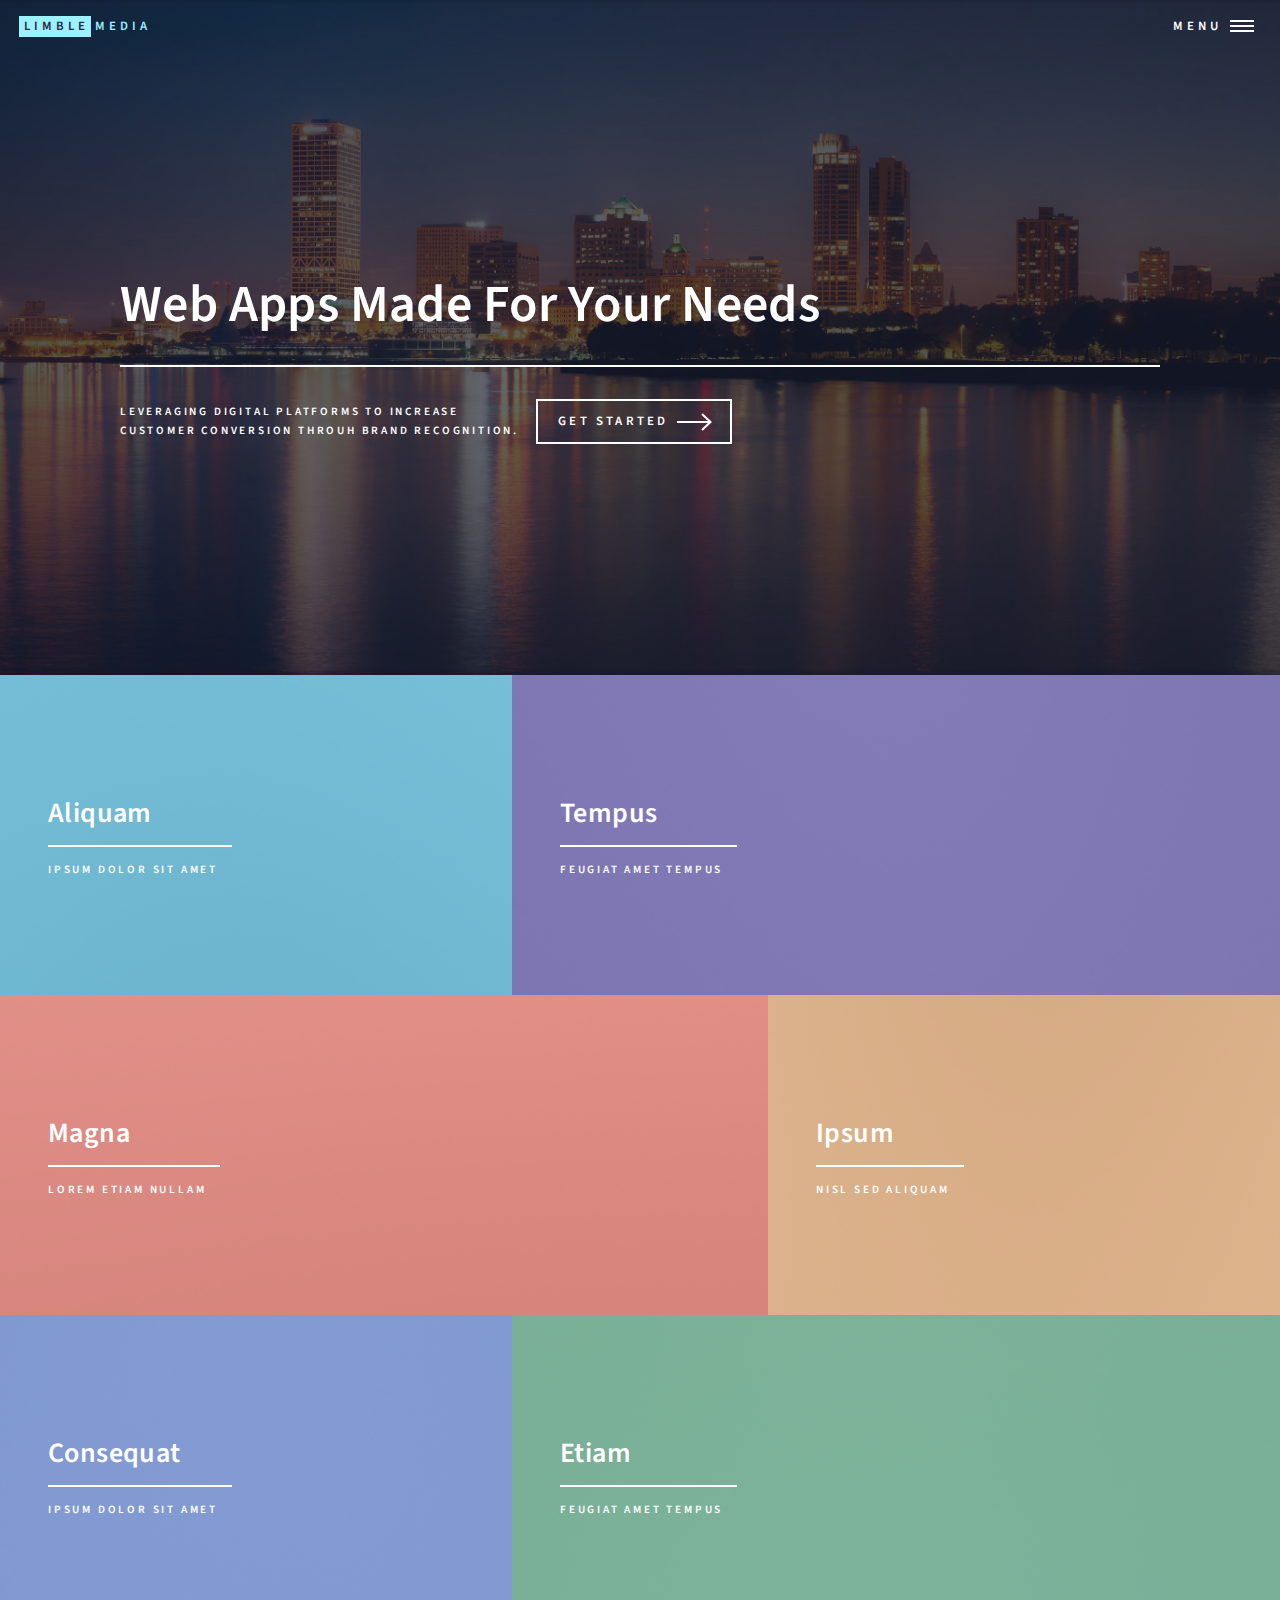
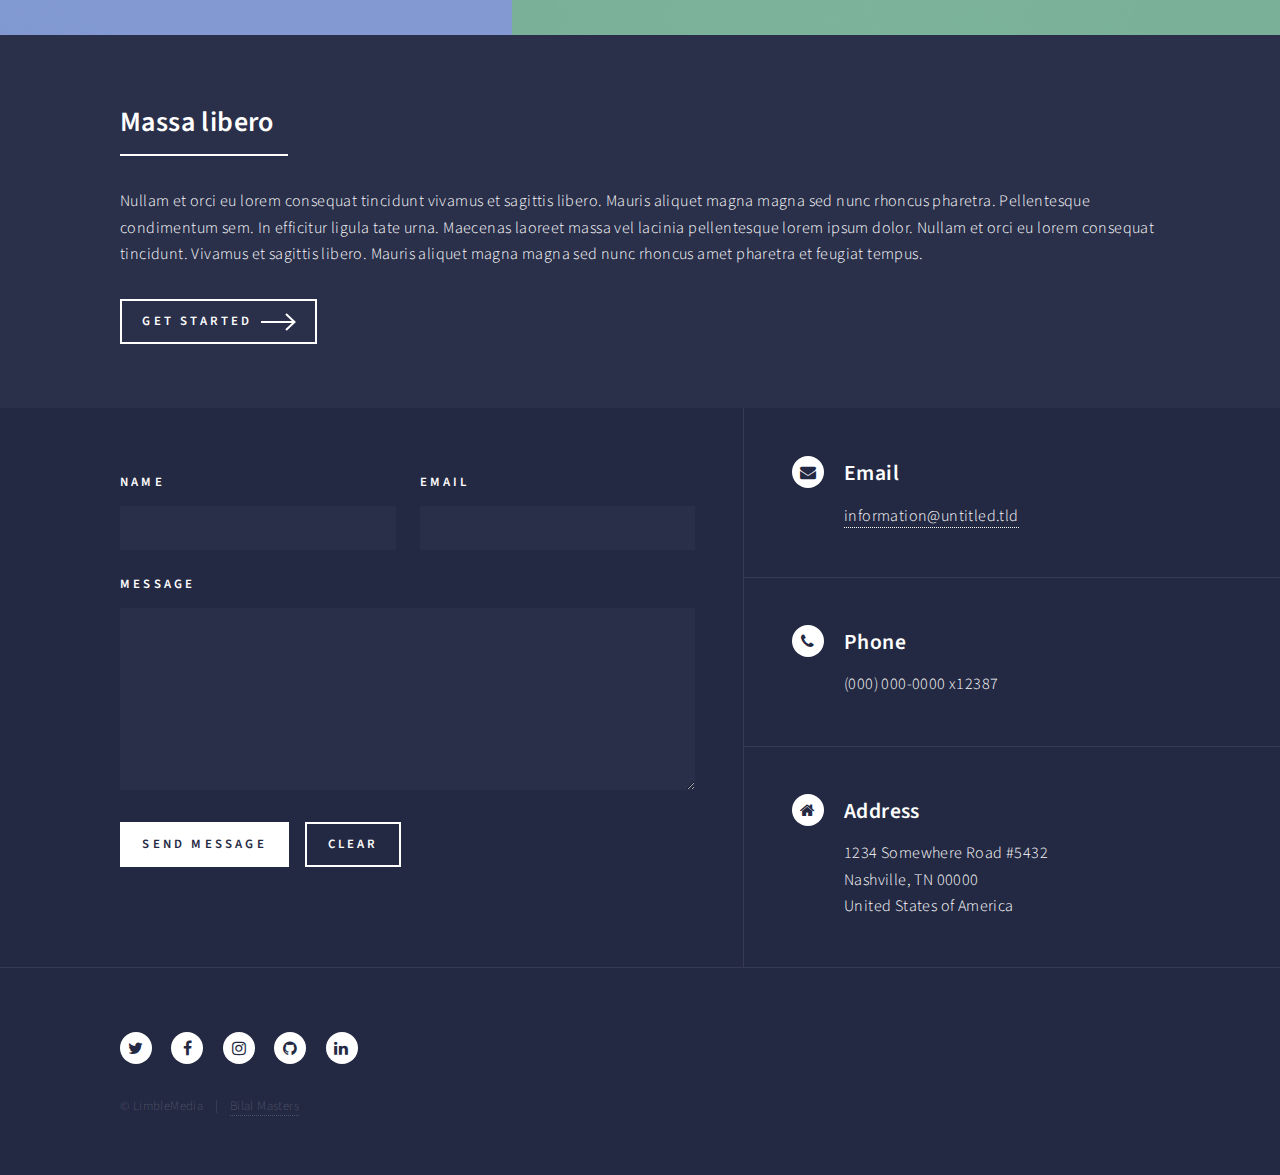
==== commit a2b32a87: "Changes made to multiple files." ====
--- a/index.html
+++ b/index.html
@@ -24,14 +24,13 @@
 					<nav id="menu">
 						<ul class="links">
 							<li><a href="index.html">Home</a></li>
-							<li><a href="index.html">Services</a></li>
-							<li><a href="landing.html">Work</a></li>
-							<li><a href="generic.html">Generic</a></li>
-							<li><a href="elements.html">Elements</a></li>
+							<li><a href="services.html">Services</a></li>
+							<li><a href="about.html">About</a></li>
+							<li><a href="work.html">Work</a></li>
+							<li><a href="contact.html">Contact</a></li>
 						</ul>
 						<ul class="actions stacked">
-							<li><a href="#" class="button primary fit">Get Started</a></li>
-							<li><a href="#" class="button fit">Log In</a></li>
+							<li><a href="contact.html" class="button primary fit">Get Started</a></li>
 						</ul>
 					</nav>
 
@@ -39,7 +38,7 @@
 					<section id="banner" class="major">
 						<div class="inner">
 							<header class="major">
-								<h1>Websites Made For Your Needs</h1>
+								<h1>Web Apps Made For Your Needs</h1>
 							</header>
 							<div class="content">
 								<p>leveraging digital platforms to increase<br />
--- a/assets/css/main.css
+++ b/assets/css/main.css
@@ -1,11 +1,7 @@
 @import url(font-awesome.min.css);
 @import url("https://fonts.googleapis.com/css?family=Source+Sans+Pro:300,300italic,600,600italic");
 
-/*
-	Forty by HTML5 UP
-	html5up.net | @ajlkn
-	Free for personal and commercial use under the CCA 3.0 license (html5up.net/license)
-*/
+
 
 html, body, div, span, applet, object,
 iframe, h1, h2, h3, h4, h5, h6, p, blockquote,
--- a/assets/css/noscript.css
+++ b/assets/css/noscript.css
@@ -1,9 +1,3 @@
-/*
-	Forty by HTML5 UP
-	html5up.net | @ajlkn
-	Free for personal and commercial use under the CCA 3.0 license (html5up.net/license)
-*/
-
 /* Banner */
 
 	body.is-preload #banner:after {
@@ -15,9 +9,7 @@
 		-webkit-filter: none;
 		-ms-filter: none;
 		filter: none;
-		-moz-transform: none;
 		-webkit-transform: none;
-		-ms-transform: none;
 		transform: none;
 		opacity: 1;
 	}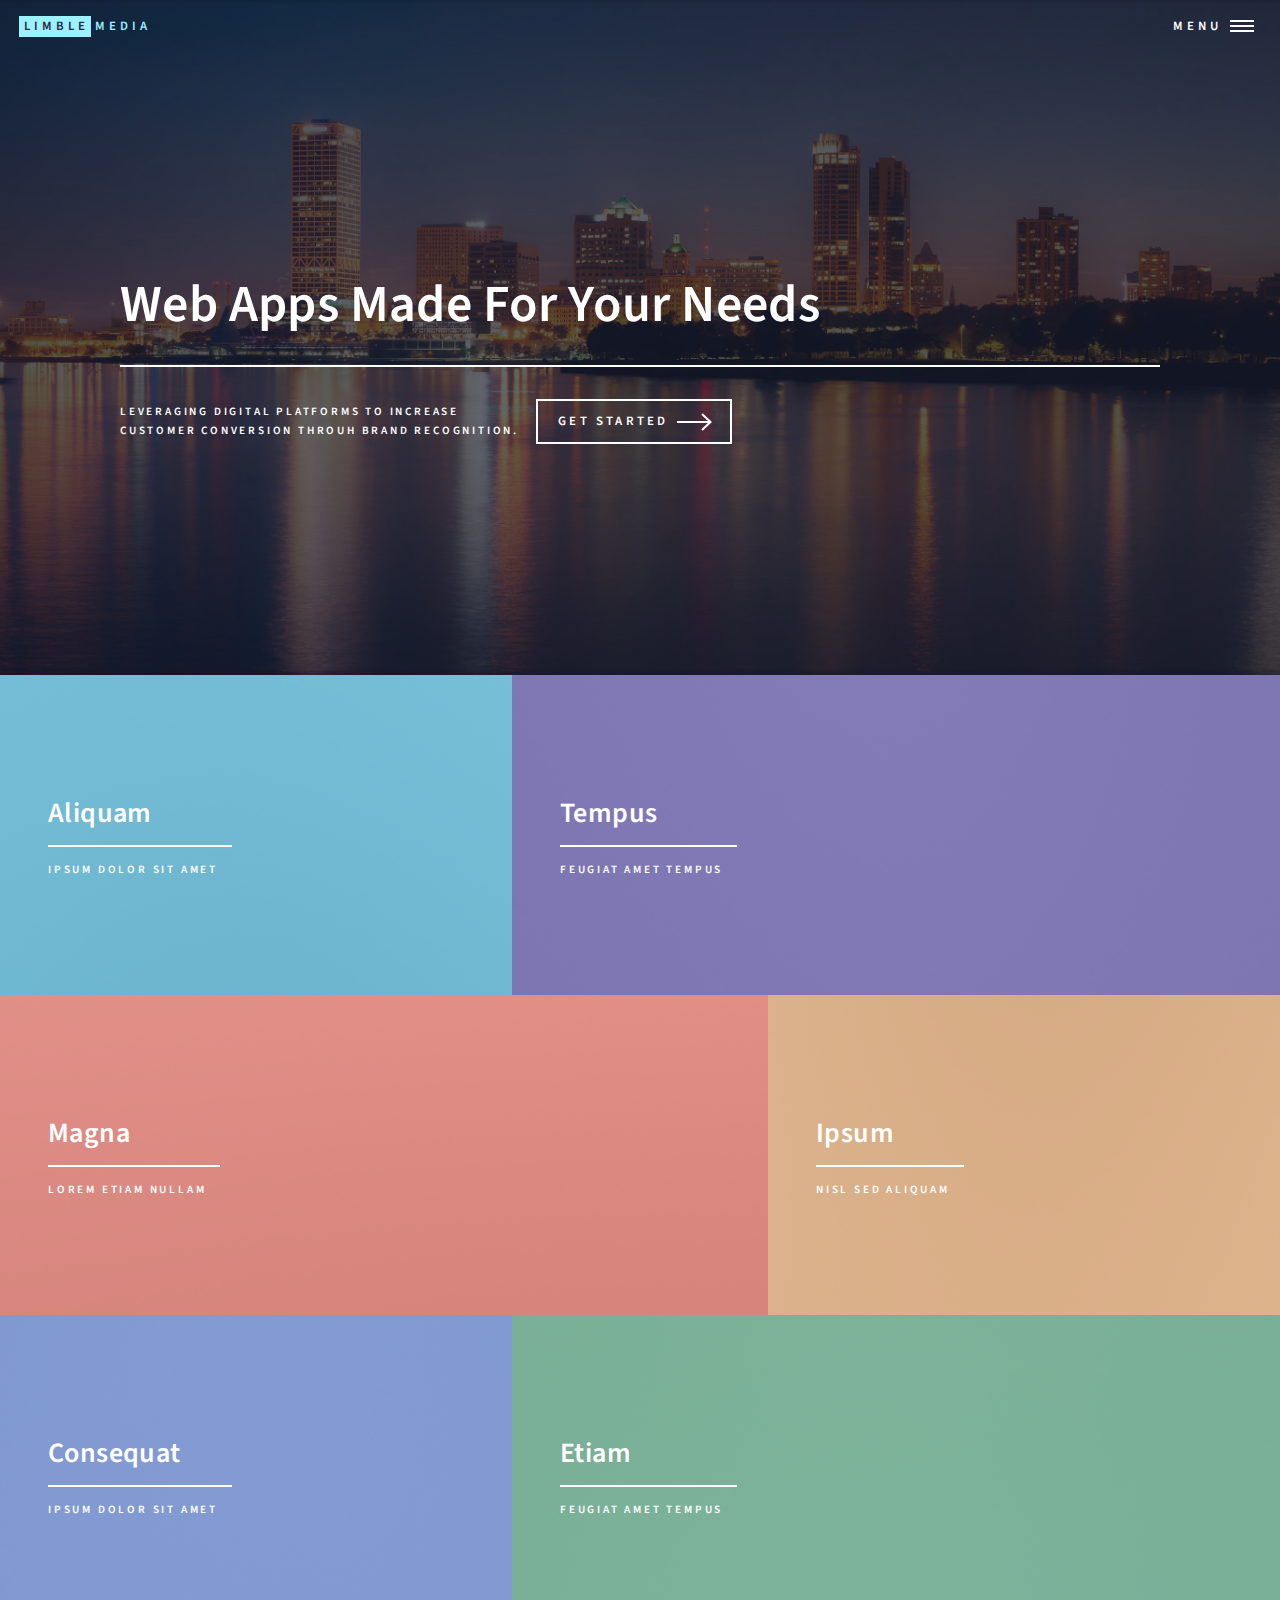
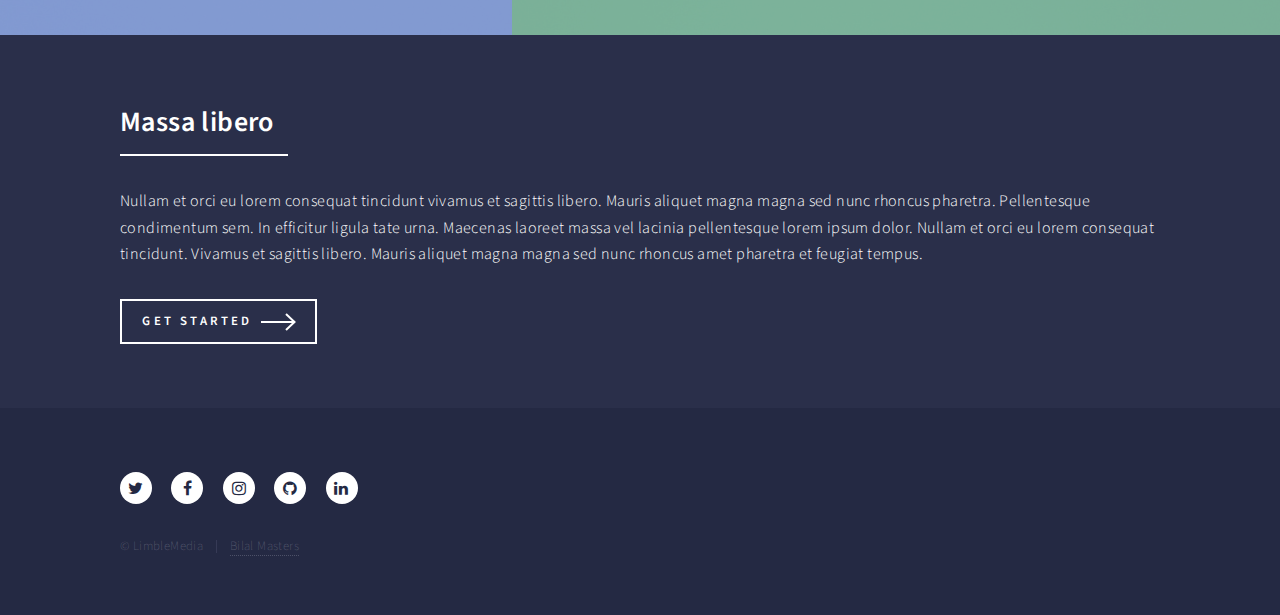
==== commit 1d8d25b2: "Changes made to multiple files." ====
--- a/index.html
+++ b/index.html
@@ -126,59 +126,6 @@
 
 					</section>
 
-				<!-- Contact -->
-					<section id="contact">
-						<div class="inner">
-							<section>
-								<form method="post" action="#">
-									<div class="fields">
-										<div class="field half">
-											<label for="name">Name</label>
-											<input type="text" name="name" id="name" />
-										</div>
-										<div class="field half">
-											<label for="email">Email</label>
-											<input type="text" name="email" id="email" />
-										</div>
-										<div class="field">
-											<label for="message">Message</label>
-											<textarea name="message" id="message" rows="6"></textarea>
-										</div>
-									</div>
-									<ul class="actions">
-										<li><input type="submit" value="Send Message" class="primary" /></li>
-										<li><input type="reset" value="Clear" /></li>
-									</ul>
-								</form>
-							</section>
-							<section class="split">
-								<section>
-									<div class="contact-method">
-										<span class="icon alt fa-envelope"></span>
-										<h3>Email</h3>
-										<a href="#">information@untitled.tld</a>
-									</div>
-								</section>
-								<section>
-									<div class="contact-method">
-										<span class="icon alt fa-phone"></span>
-										<h3>Phone</h3>
-										<span>(000) 000-0000 x12387</span>
-									</div>
-								</section>
-								<section>
-									<div class="contact-method">
-										<span class="icon alt fa-home"></span>
-										<h3>Address</h3>
-										<span>1234 Somewhere Road #5432<br />
-										Nashville, TN 00000<br />
-										United States of America</span>
-									</div>
-								</section>
-							</section>
-						</div>
-					</section>
-
 				<!-- Footer -->
 					<footer id="footer">
 						<div class="inner">
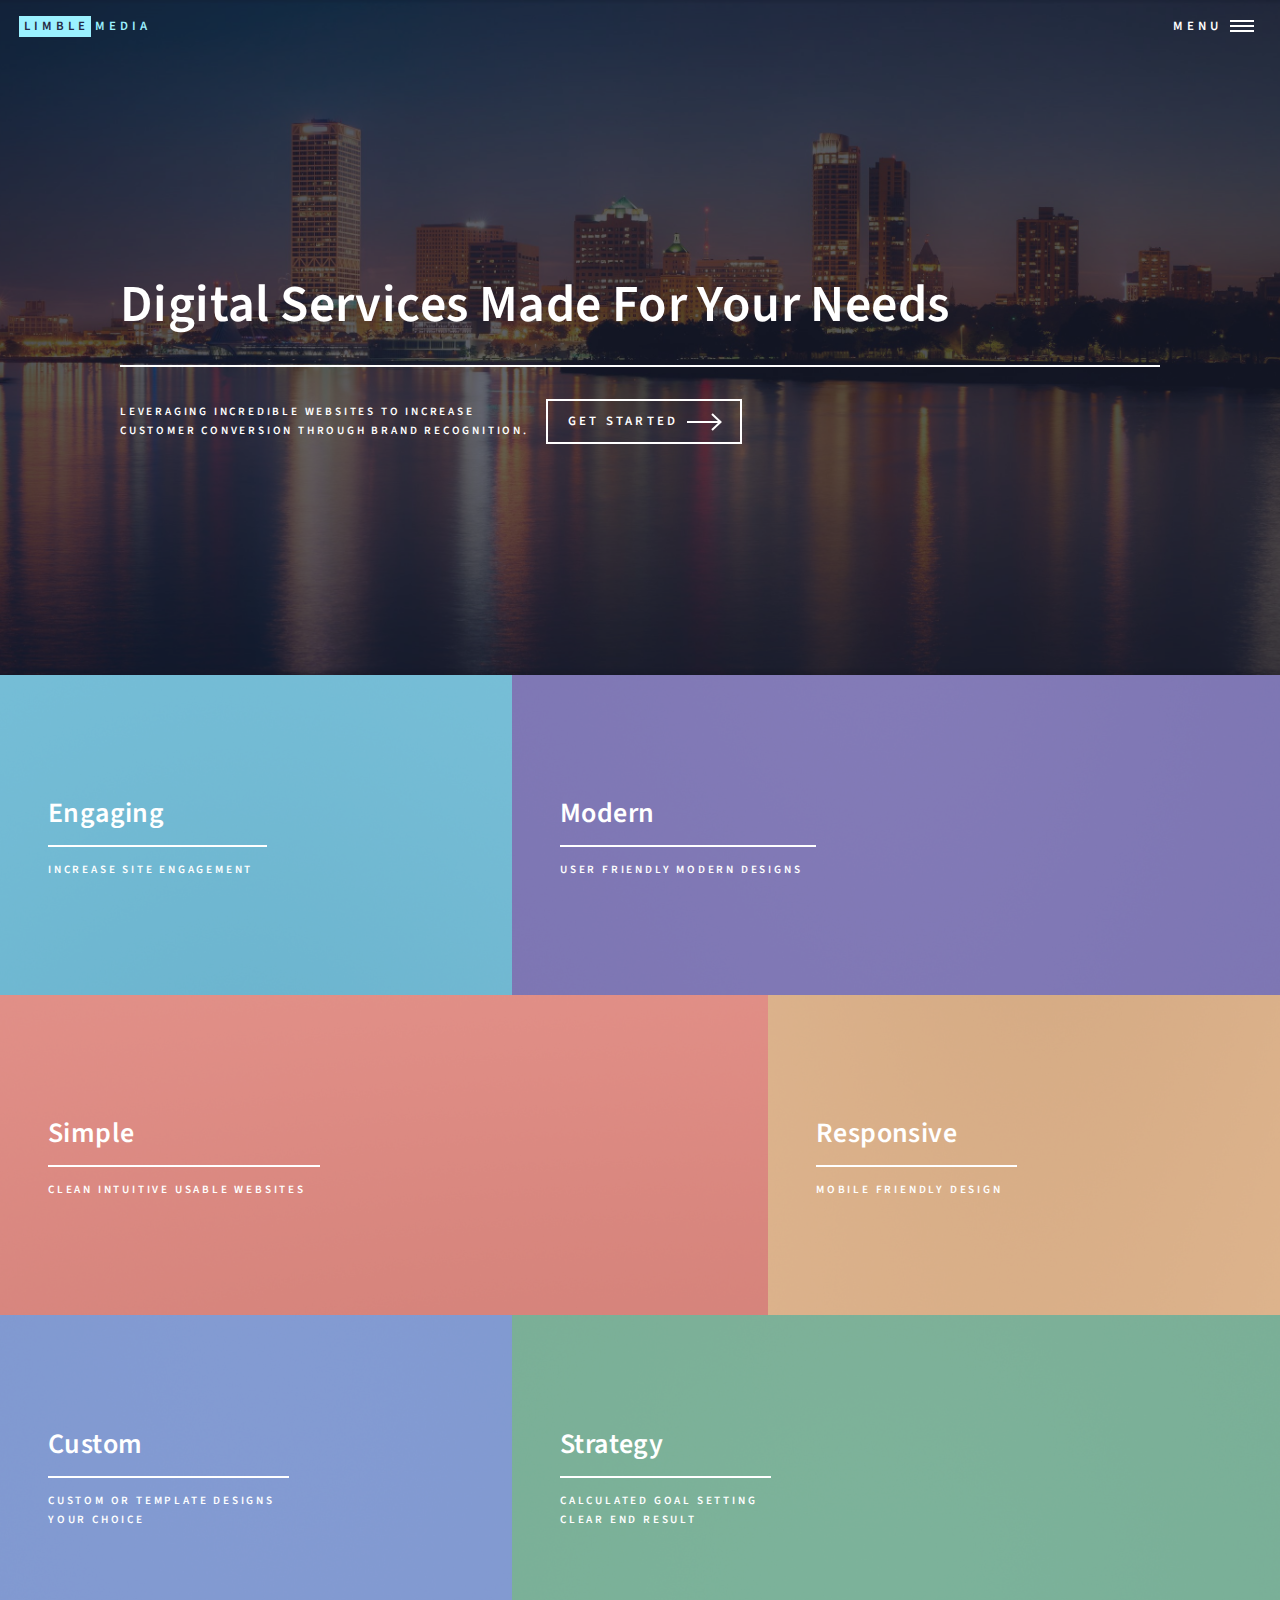
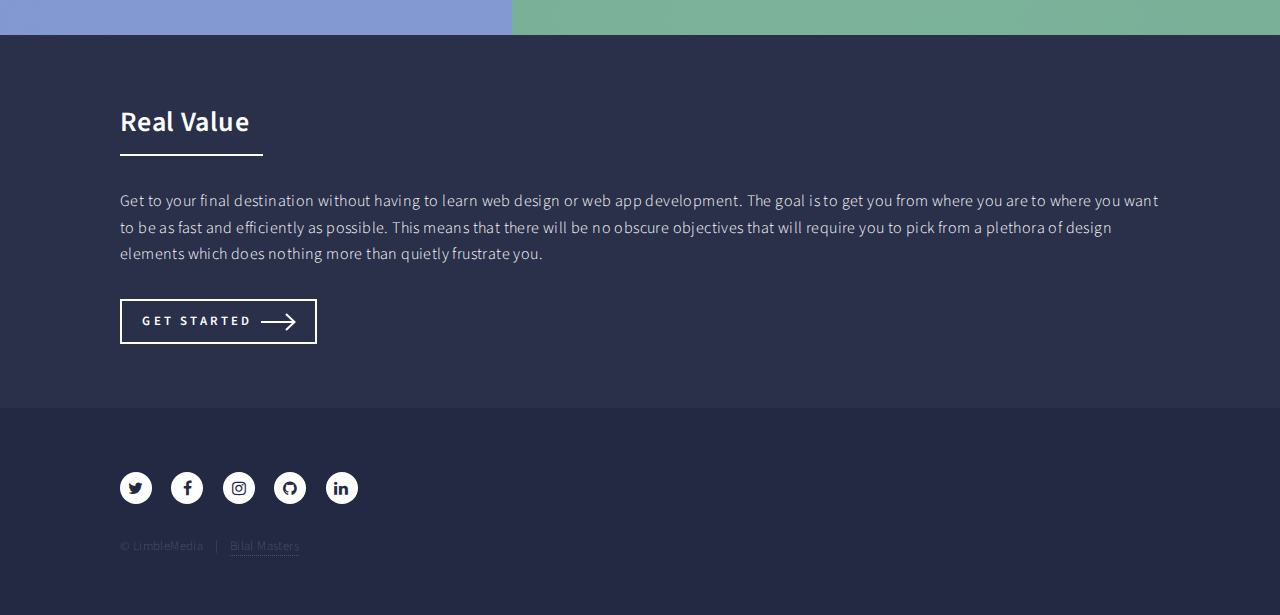
==== commit 294ca03f: "Content added to index.html file." ====
--- a/index.html
+++ b/index.html
@@ -38,11 +38,11 @@
 					<section id="banner" class="major">
 						<div class="inner">
 							<header class="major">
-								<h1>Web Apps Made For Your Needs</h1>
+								<h1>Digital Services Made For Your Needs</h1>
 							</header>
 							<div class="content">
-								<p>leveraging digital platforms to increase<br />
-								customer conversion throuh brand recognition.</p>
+								<p>leveraging incredible websites to increase<br />
+								customer conversion through brand recognition.</p>
 								<ul class="actions">
 									<li><a href="#one" class="button next scrolly">Get Started</a></li>
 								</ul>
@@ -60,8 +60,8 @@
 										<img src="images/pic01.jpg" alt="" />
 									</span>
 									<header class="major">
-										<h3><a href="landing.html" class="link">Aliquam</a></h3>
-										<p>Ipsum dolor sit amet</p>
+										<h3><a href="landing.html" class="link">Engaging</a></h3>
+										<p>Increase site engagement</p>
 									</header>
 								</article>
 								<article>
@@ -69,8 +69,8 @@
 										<img src="images/pic02.jpg" alt="" />
 									</span>
 									<header class="major">
-										<h3><a href="landing.html" class="link">Tempus</a></h3>
-										<p>feugiat amet tempus</p>
+										<h3><a href="landing.html" class="link">Modern</a></h3>
+										<p>User friendly modern designs</p>
 									</header>
 								</article>
 								<article>
@@ -78,8 +78,8 @@
 										<img src="images/pic03.jpg" alt="" />
 									</span>
 									<header class="major">
-										<h3><a href="landing.html" class="link">Magna</a></h3>
-										<p>Lorem etiam nullam</p>
+										<h3><a href="landing.html" class="link">Simple</a></h3>
+										<p>Clean intuitive usable websites</p>
 									</header>
 								</article>
 								<article>
@@ -87,8 +87,8 @@
 										<img src="images/pic04.jpg" alt="" />
 									</span>
 									<header class="major">
-										<h3><a href="landing.html" class="link">Ipsum</a></h3>
-										<p>Nisl sed aliquam</p>
+										<h3><a href="landing.html" class="link">Responsive</a></h3>
+										<p>Mobile friendly design</p>
 									</header>
 								</article>
 								<article>
@@ -96,8 +96,10 @@
 										<img src="images/pic05.jpg" alt="" />
 									</span>
 									<header class="major">
-										<h3><a href="landing.html" class="link">Consequat</a></h3>
-										<p>Ipsum dolor sit amet</p>
+										<h3><a href="landing.html" class="link">Custom</a></h3>
+										<p>Custom or template designs</p>
+										<p>Your choice</p>
+										
 									</header>
 								</article>
 								<article>
@@ -105,8 +107,9 @@
 										<img src="images/pic06.jpg" alt="" />
 									</span>
 									<header class="major">
-										<h3><a href="landing.html" class="link">Etiam</a></h3>
-										<p>Feugiat amet tempus</p>
+										<h3><a href="landing.html" class="link">Strategy</a></h3>
+										<p>Calculated goal setting</p>
+										<p>Clear end result</p>
 									</header>
 								</article>
 							</section>
@@ -115,9 +118,9 @@
 							<section id="two">
 								<div class="inner">
 									<header class="major">
-										<h2>Massa libero</h2>
+										<h2>Real Value</h2>
 									</header>
-									<p>Nullam et orci eu lorem consequat tincidunt vivamus et sagittis libero. Mauris aliquet magna magna sed nunc rhoncus pharetra. Pellentesque condimentum sem. In efficitur ligula tate urna. Maecenas laoreet massa vel lacinia pellentesque lorem ipsum dolor. Nullam et orci eu lorem consequat tincidunt. Vivamus et sagittis libero. Mauris aliquet magna magna sed nunc rhoncus amet pharetra et feugiat tempus.</p>
+									<p>Get to your final destination without having to learn web design or web app development. The goal is to get you from where you are to where you want to be as fast and efficiently as possible. This means that there will be no obscure objectives that will require you to pick from a plethora of design elements which does nothing more than quietly frustrate you.</p>
 									<ul class="actions">
 										<li><a href="landing.html" class="button next">Get Started</a></li>
 									</ul>
@@ -131,7 +134,7 @@
 						<div class="inner">
 							<ul class="icons">
 								<li><a href="#" class="icon alt fa-twitter"><span class="label">Twitter</span></a></li>
-								<li><a href="#" class="icon alt fa-facebook"><span class="label">Facebook</span></a></li>
+								<li><a href="https://www.facebook.com/LimbleMedia-506313386501733/?modal=admin_todo_tour" class="icon alt fa-facebook"><span class="label">Facebook</span></a></li>
 								<li><a href="#" class="icon alt fa-instagram"><span class="label">Instagram</span></a></li>
 								<li><a href="#" class="icon alt fa-github"><span class="label">GitHub</span></a></li>
 								<li><a href="#" class="icon alt fa-linkedin"><span class="label">LinkedIn</span></a></li>
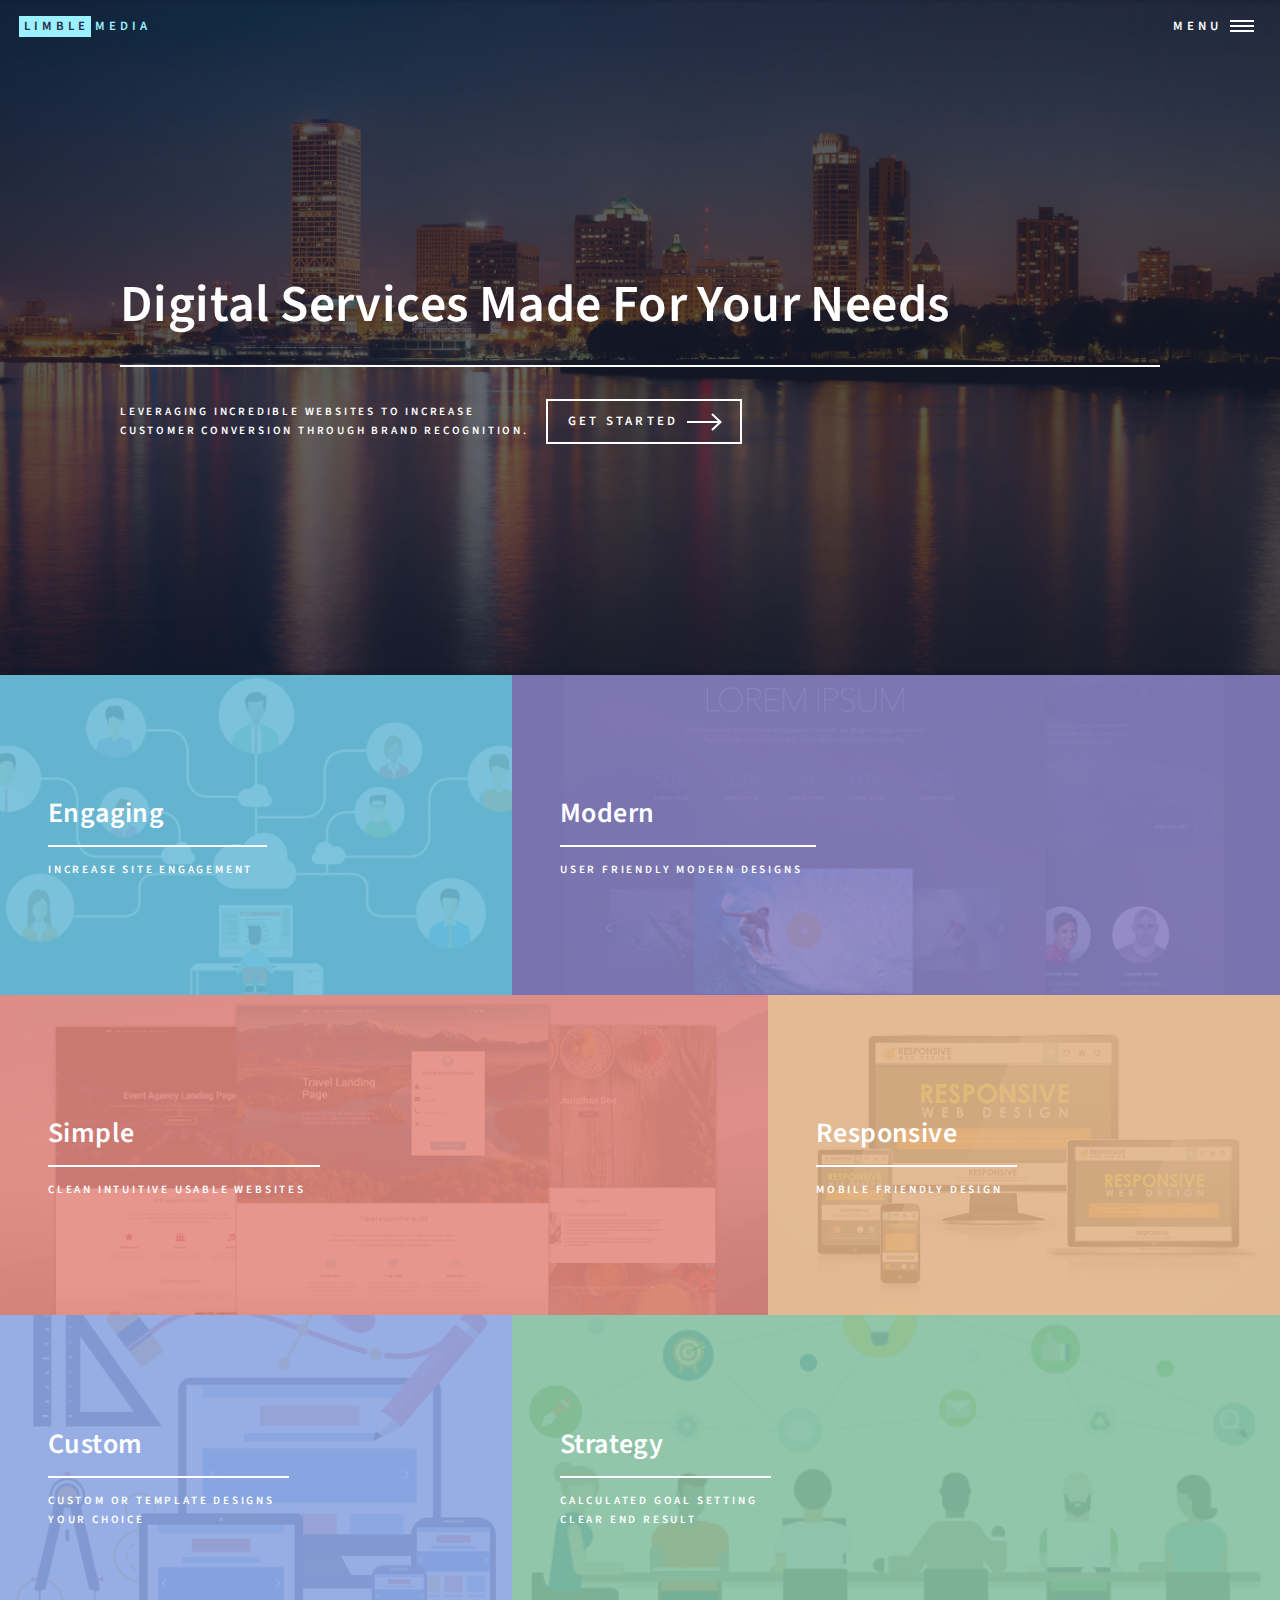
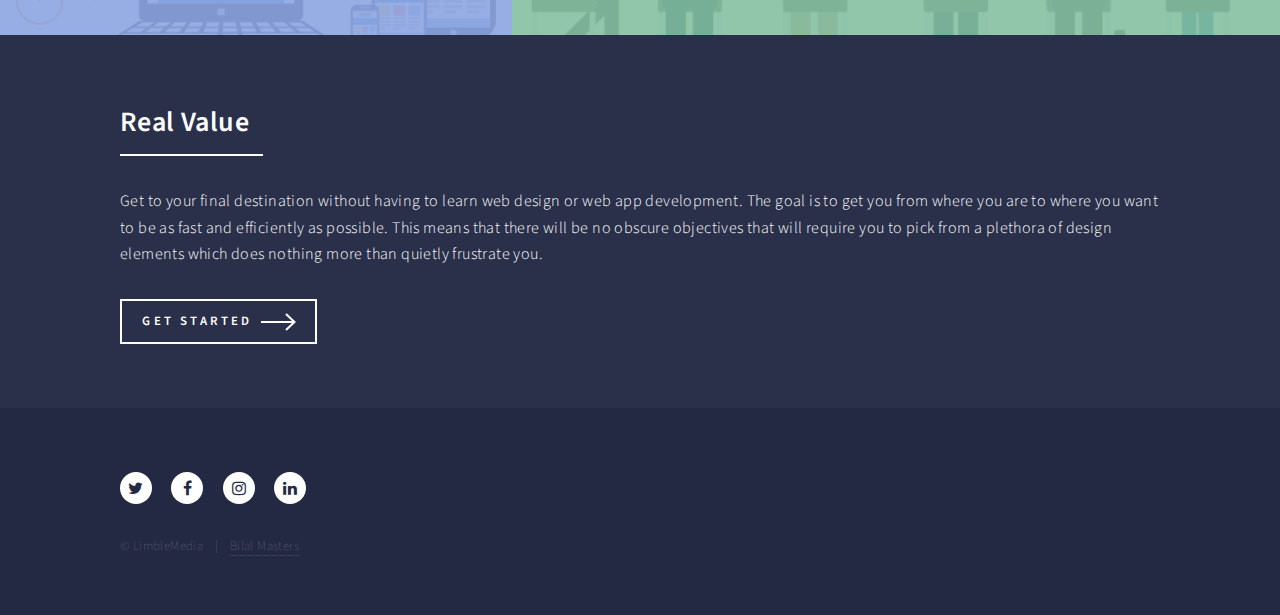
==== commit cc54f1a7: "Changes made to multiple files." ====
--- a/index.html
+++ b/index.html
@@ -6,6 +6,7 @@
 		<meta name="viewport" content="width=device-width, initial-scale=1, user-scalable=no" />
 		<link rel="stylesheet" href="assets/css/main.css" />
 		<noscript><link rel="stylesheet" href="assets/css/noscript.css" /></noscript>
+		<link rel="stylesheet" href="https://use.fontawesome.com/releases/v5.3.1/css/all.css" integrity="sha384-mzrmE5qonljUremFsqc01SB46JvROS7bZs3IO2EmfFsd15uHvIt+Y8vEf7N7fWAU" crossorigin="anonymous">
 	</head>
 	<body class="is-preload">
 
@@ -57,46 +58,46 @@
 							<section id="one" class="tiles">
 								<article>
 									<span class="image">
-										<img src="images/pic01.jpg" alt="" />
+										<img src="images/engaging.png" alt="engaging website design" />
 									</span>
 									<header class="major">
-										<h3><a href="landing.html" class="link">Engaging</a></h3>
+										<h3><a href="#" class="link">Engaging</a></h3>
 										<p>Increase site engagement</p>
 									</header>
 								</article>
 								<article>
 									<span class="image">
-										<img src="images/pic02.jpg" alt="" />
+										<img src="images/modern-design.jpg" alt="" />
 									</span>
 									<header class="major">
-										<h3><a href="landing.html" class="link">Modern</a></h3>
+										<h3><a href="#" class="link">Modern</a></h3>
 										<p>User friendly modern designs</p>
 									</header>
 								</article>
 								<article>
 									<span class="image">
-										<img src="images/pic03.jpg" alt="" />
+										<img src="images/simple-design.jpg" alt="" />
 									</span>
 									<header class="major">
-										<h3><a href="landing.html" class="link">Simple</a></h3>
+										<h3><a href="#" class="link">Simple</a></h3>
 										<p>Clean intuitive usable websites</p>
 									</header>
 								</article>
 								<article>
 									<span class="image">
-										<img src="images/pic04.jpg" alt="" />
+										<img src="images/responsive-design.jpeg" alt="" />
 									</span>
 									<header class="major">
-										<h3><a href="landing.html" class="link">Responsive</a></h3>
+										<h3><a href="#" class="link">Responsive</a></h3>
 										<p>Mobile friendly design</p>
 									</header>
 								</article>
 								<article>
 									<span class="image">
-										<img src="images/pic05.jpg" alt="" />
+										<img src="images/custom-web-design.jpg" alt="" />
 									</span>
 									<header class="major">
-										<h3><a href="landing.html" class="link">Custom</a></h3>
+										<h3><a href="#" class="link">Custom</a></h3>
 										<p>Custom or template designs</p>
 										<p>Your choice</p>
 										
@@ -104,10 +105,10 @@
 								</article>
 								<article>
 									<span class="image">
-										<img src="images/pic06.jpg" alt="" />
+										<img src="images/brainstorming.png" alt="" />
 									</span>
 									<header class="major">
-										<h3><a href="landing.html" class="link">Strategy</a></h3>
+										<h3><a href="#" class="link">Strategy</a></h3>
 										<p>Calculated goal setting</p>
 										<p>Clear end result</p>
 									</header>
@@ -133,11 +134,10 @@
 					<footer id="footer">
 						<div class="inner">
 							<ul class="icons">
-								<li><a href="#" class="icon alt fa-twitter"><span class="label">Twitter</span></a></li>
+								<li><a href="https://twitter.com/BilalMasters" class="icon alt fa-twitter"><span class="label">Twitter</span></a></li>
 								<li><a href="https://www.facebook.com/LimbleMedia-506313386501733/?modal=admin_todo_tour" class="icon alt fa-facebook"><span class="label">Facebook</span></a></li>
-								<li><a href="#" class="icon alt fa-instagram"><span class="label">Instagram</span></a></li>
-								<li><a href="#" class="icon alt fa-github"><span class="label">GitHub</span></a></li>
-								<li><a href="#" class="icon alt fa-linkedin"><span class="label">LinkedIn</span></a></li>
+								<li><a href="https://www.instagram.com/limblemedia/?hl=en" class="icon alt fa-instagram"><span class="label">Instagram</span></a></li>
+								<li><a href="https://www.linkedin.com/company/limblemedia/" class="icon alt fa-linkedin"><span class="label">LinkedIn</span></a></li>
 							</ul>
 							<ul class="copyright">
 								<li>&copy; LimbleMedia</li><li><a href="https://www.bilalmasters.com/">Bilal Masters</a></li>
--- a/assets/css/main.css
+++ b/assets/css/main.css
@@ -1,6 +1,6 @@
 @import url(font-awesome.min.css);
 @import url("https://fonts.googleapis.com/css?family=Source+Sans+Pro:300,300italic,600,600italic");
-
+@import "style.css";
 
 
 html, body, div, span, applet, object,
